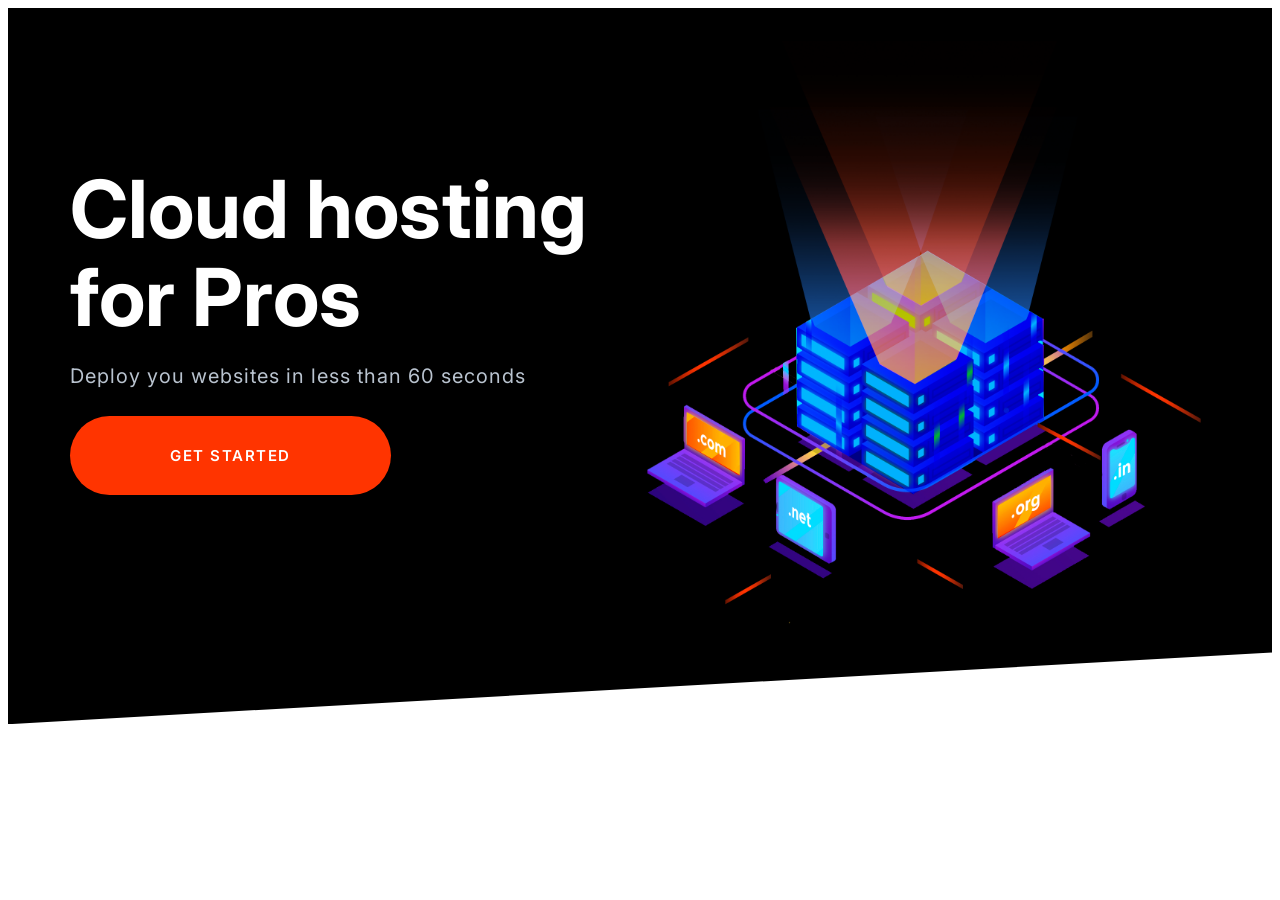
==== index.html @ 922a2aa6 "Create Hero Element" ====
<!DOCTYPE html>
<html lang="en">
  <head>
    <meta charset="UTF-8" />
    <meta name="viewport" content="width=device-width, initial-scale=1.0" />
    <title>Document</title>
    <link rel="preconnect" href="https://fonts.googleapis.com" />
    <link rel="preconnect" href="https://fonts.gstatic.com" crossorigin />
    <link
      href="https://fonts.googleapis.com/css2?family=Inter:wght@100..900&display=swap"
      rel="stylesheet"
    />
    <link rel="stylesheet" href="css/normalize.css" />
    <link rel="stylesheet" href="css/style.css" />
  </head>
  <body>
    <section class="block block--dark block--skewed-left hero">
      <div class="container grid grid--1x2">
        <header class="block__header hero__content">
          <h1 class="block__heading">Cloud hosting for Pros</h1>
          <p class="hero__tagline">
            Deploy you websites in less than 60 seconds
          </p>
          <a class="btn btn--accent btn--stretched">Get Started</a>
        </header>
        <img class="hero__image" src="images/banner.png" alt="" />
      </div>
    </section>
    <script src="main.js"></script>
  </body>
</html>
---- css/style.css ----
:root {
  --color-primary: #2584ff;
  --color-secondary: #00d9ff;
  --color-accent: #ff3400;
  --color-headings: #1b0760;
  --color-body: #918ca4;
  --volor-body-darker: #5c5577;
  --color-border: #ccc;
  --border-radius: 30px;
}
/* Typography */
html {
  font-size: 62.5%;
}

body {
  font-family: Inter, Arial;
  font-size: 2.4rem;
  line-height: 1.5;
  color: var(--color-body);
}

h1,
h2,
h3 {
  color: var(--color-headings);
  margin-bottom: 1rem;
  line-height: 1.1;
}

h1 {
  font-size: 7rem;
}

h2 {
  font-size: 4rem;
}

h3 {
  font-size: 3rem;
}
p {
  margin-top: 0;
}

@media screen and (min-width: 1024px) {
  body {
    font-size: 1.8rem;
  }
  h1 {
    font-size: 8rem;
  }

  h2 {
    font-size: 4rem;
  }

  h3 {
    font-size: 2.4rem;
  }
}

/* Links */
a {
  text-decoration: none;
}
.arrow-link {
  color: var(--color-accent);
  font-size: 2rem;
  font-weight: bold;
  text-transform: uppercase;
}
.arrow-link::after {
  content: "-->";
  margin-left: 5px;
  transition: margin 0.15s;
}
.arrow-link:hover::after {
  margin-left: 10px;
}

@media screen and (min-width: 1024px) {
  .arrow-link {
    font-size: 1.3rem;
  }
}

/* Badges */

.badge {
  border-radius: 20px;
  font-weight: 600;
  padding: 0.5rem 2rem;
  white-space: nowrap;
  font-size: 2rem;
}
.badge--primary {
  background: var(--color-primary);
}
.badge--secondary {
  background: var(--color-secondary);
}
.badge--small {
  font-size: 1.6rem;
  padding: 0.5rem 1.5rem;
}

@media screen and (min-width: 1024px) {
  .badge {
    font-size: 1.5rem;
  }
  .badge--small {
    font-size: 1.2rem;
  }
}

/* Lists */

.list {
  list-style: none;
  padding-left: 0;
  color: var(--color-headings);
}
.list--inline .list__item {
  display: inline-block;
}

.list--tick {
  list-style-image: url(../images/tick.svg);
  padding-left: 3rem;
}
.list--inline .list--tick {
  padding-left: 0.5rem;
  margin-bottom: 1rem;
}
@media screen and (min-width: 1024px) {
  .list--tick .list-item {
    padding-left: 0rem;
  }
}

/* Icons */

.icon {
  height: 40px;
  width: 40px;
}
.icon--small {
  width: 30px;
  height: 30px;
}
.icon--primary {
  fill: var(--color-primary);
}
.icon--white {
  fill: #fff;
}
.icon-container {
  background: #f3f9fa;
  height: 64px;
  width: 64px;
  border-radius: 100%;
  display: inline-flex;
  justify-content: center;
  align-items: center;
}

.icon-container--accent {
  background: var(--color-accent);
}

/* Buttons */

.btn {
  border-radius: 50px;
  border: none;
  font-size: 1.8rem;
  font-weight: 600;
  letter-spacing: 0.15rem;
  text-transform: uppercase;
  padding: 3rem 3rem;
  cursor: pointer;
}
.btn--accent {
  color: #ffffff;
  background: var(--color-accent);
}
.btn--accent:hover {
  background: #ec3000;
}
.btn--little {
  display: inline-block;
  font-size: 1.5rem;
  padding: 2rem;
}
.btn--little:hover {
  background: #ec3000;
}
.btn--outline {
  border: 3px solid var(--color-headings);
  background: none;
  color: var(--color-headings);
}
.btn--stretched {
  padding-left: 10rem;
  padding-right: 10rem;
}
.btn--outline:hover {
  background-color: var(--color-headings);
  color: #ffffff;
}
.btn--primary {
  background-color: var(--color-headings);
  color: #ffffff;
}
.btn--primary:hover {
  background-color: #101073;
}
.btn--call-action {
  font-size: 1.78rem;
  background: var(--color-secondary);
  color: #ffffff;
}
.btn--call-action:hover {
  background-color: #00c8eb;
}

@media screen and (min-width: 1024px) {
  .btn {
    font-size: 1.5rem;
  }
}

/* Input */
.input {
  padding: 1.5rem 3.5rem;
  border: 1px solid var(--color-border);
  border-radius: var(--border-radius);
  outline: 0;
  color: var(--color-headings);
  font-size: 2rem;
}
::placeholder {
  color: #cdcbd7;
}

.input-group {
  border: 1px solid var(--color-border);
  border-radius: var(--border-radius);
  display: flex;
}
.input-group .input {
  border: 0;
  flex-grow: 1;
}
.input-group .btn {
  margin: 4px;
}

@media screen and (min-width: 1024px) {
  .input {
    font-size: 1.5rem;
  }
}

/* Cards */
.card {
  border-radius: 7px;
  box-shadow: 0 0 20px 10px #f3f3f3;
}
.card__header,
.card__body {
  padding: 2rem 3rem;
}

.card--primary .card__header {
  background: var(--color-primary);
  color: #ffffff;
  overflow: hidden;
}
.card--secondary .card__header {
  background: var(--color-secondary);
  color: #ffffff;
  overflow: hidden;
}

/* Plans */

.plan__name {
  color: #fff;
  margin: 0;
  font-size: 2.4rem;
  font-weight: 500;
}
.plan__price {
  font-size: 6rem;
}
.plan__biling-cicle {
  font-size: 2.4rem;
  opacity: 0.8;
  font-weight: 300;
  text-transform: lowercase;
  margin-right: 1rem;
}
.plan__description {
  font-size: 2rem;
  font-weight: 400;
  letter-spacing: 0.5px;
  display: block;
}
.card--secondary .badge--small {
  background-color: #00c8eb;
}
.card__body .list {
  font-size: 2.4rem;
  color: var(--color-headings);
  font-weight: 500px;
}
.plan .list__item {
  margin-bottom: 2rem;
}
.plan--popular .card__header {
  position: relative;
}
.plan--popular .card__header::before {
  content: url(../images/popular.svg);
  width: 40px;
  display: inline-block;
  position: absolute;
  top: -6px;
  right: 5%;
}

@media screen and (min-width: 1024px) {
  .plan__name {
    font-size: 1.4rem;
  }
  .plan__price {
    font-size: 5rem;
  }
  .plan__biling-cicle {
    font-size: 1.6rem;
  }
  .plan__descriptipon {
    font-size: 1.7rem;
  }
}

/* Media elements */
.media {
  display: flex;
}

.media__title {
  margin-top: 0;
}
.media__image {
  margin-top: 1.2rem;
  margin-right: 2.5rem;
}

/* Quotes */

.quote {
  font-size: 3rem;
  color: var(--volor-body-darker);
  font-style: italic;
  line-height: 1.3;
}
.quote__text::before {
  content: open-quote;
}
.quote__text::after {
  content: close-quote;
}
.quote__author-name {
  font-size: 3rem;
  font-family: Montserrat, Arial, Helvetica, sans-serif;
  font-style: normal;
  margin-bottom: 0;
}
.quote__company {
  font-size: 2rem;
  font-style: normal;
  color: var(--color-headings);
  opacity: 0.4;
}
.quote__line {
  position: relative;
  bottom: 10px;
}

@media screen and (min-width: 1024px) {
  .quote {
    font-size: 2rem;
  }
  .quote__author-name {
    font-size: 2.4rem;
  }
  .quote__company {
    font-size: 1.6rem;
  }
}

/* Grid component */

.grid {
  display: grid;
}
.grid--1x2 {
  grid-template-columns: repeat(1, 1fr);
}

@media screen and (min-width: 768px) {
  .grid--1x2 {
    grid-template-columns: repeat(2, 1fr);
  }
}

/* Testimonials */

.testimonial {
  padding: 3rem;
}
.testimonial__image {
  position: relative;
}

.testimonial__image > img {
  width: 100%;
}
.testimonial__image > .icon-container {
  position: absolute;
  top: 3rem;
  right: -32px;
}

@media screen and (min-width: 768px) {
  .testimonial .quote-text,
  .testimonial .quote__author-name {
    font-size: 2.4rem;
  }
  .testimonial .quote {
    margin-left: 6rem;
  }
}

/* Call-out */
.callout {
  border-radius: 7px;
  padding: 4rem;
}
.callout--primary {
  background-color: var(--color-primary);
  color: #fff;
}
.callout__heading {
  color: #fff;
  margin-top: 0;
  font-size: 4rem;
}
.callout .btn {
  justify-self: center;
  align-self: center;
}
.callout__content {
  text-align: center;
}

@media screen and (min-width: 768px) {
  .callout .grid--col-2 {
    grid-template-columns: 1fr auto;
  }
  .callout__content {
    text-align: left;
  }

  .callout .btn {
    justify-self: start;
    margin: 0 4rem;
  }
}

/* Collapsibles */

.collapsible__header {
  display: flex;
  justify-content: space-between;
}
.collapsible__heading {
  margin-top: 0;
  font-size: 3rem;
}
.collapsible__chevron {
  transform: rotate(-90deg);
}
.collapsible__content {
  max-height: 0rem;
  overflow: hidden;
  transition: all 0.3s;
  opacity: 0;
}
.collapsible--expanded .collapsible__chevron {
  transform: rotate(0deg);
}
.collapsible--expanded .collapsible__content {
  max-height: 100vh;
  opacity: 1;
}

/* Blocks */

.block {
  --padding-vertical: 6rem;
  padding: var(--padding-vertical) 2rem;
}

.block__header {
  text-align: center;
}

.block__heading {
  margin-top: 0;
}

.block--dark {
  background: #000;
  color: #7b858b;
}

.block--dark .block__heading {
  color: #fff;
}

.block--skewed-right {
  padding-bottom: calc(var(--padding-vertical) + 4rem);
  clip-path: polygon(0% 0%, 100% 0%, 100% 100%, 0% 80%);
}

.block--skewed-left {
  padding-bottom: calc(var(--padding-vertical) + 4rem);
  clip-path: polygon(0% 0%, 100% 0%, 100% 80%, 0% 100%);
}

.container {
  max-width: 1140px;
  margin: 0 auto;
}

/* Navigation Bar */
.nav {
  background: #000;
  display: flex;
  justify-content: space-between;
  flex-wrap: wrap;
  padding: 0 1rem;
  align-items: center;
}

.nav__list {
  width: 100%;
  margin: 0;
}

.nav__item {
  padding: 0.5rem 2rem;
  border-bottom: 1px solid #222;
}

.nav__item > a {
  color: #d2d0db;
  transition: color 0.3s;
}

.nav__item > a:hover {
  color: #fff;
}

.nav__toggler {
  opacity: 0.5;
  transition: box-shadow 0.15s;
  cursor: pointer;
}

.nav.collapsible--expanded .nav__toggler {
  opacity: 1;
  box-shadow: 0 0 0 3px #666;
  border-radius: 5px;
}

.nav__brand {
  transform: translateY(5px);
}

@media screen and (min-width: 768px) {
  .nav__toggler {
    display: none;
  }

  .nav__list {
    width: auto;
    display: flex;
    font-size: 1.6rem;
    max-height: 100%;
    opacity: 1;
  }

  .nav__item {
    border: 0;
  }
}

/* Hero */
.hero {
  clip-path: polygon(0% 0%, 100% 0%, 100% 90%, 0% 100%);
}

.hero__tagline {
  font-size: 2rem;
  color: #b9c3cf;
  letter-spacing: 1px;
  margin: 2rem 0 5rem;
}
.hero__image {
  width: 100%;
}

@media screen and (min-width: 768px) {
  .hero {
    padding-top: 0;
  }
  .hero__content {
    text-align: left;
    align-self: center;
  }
}
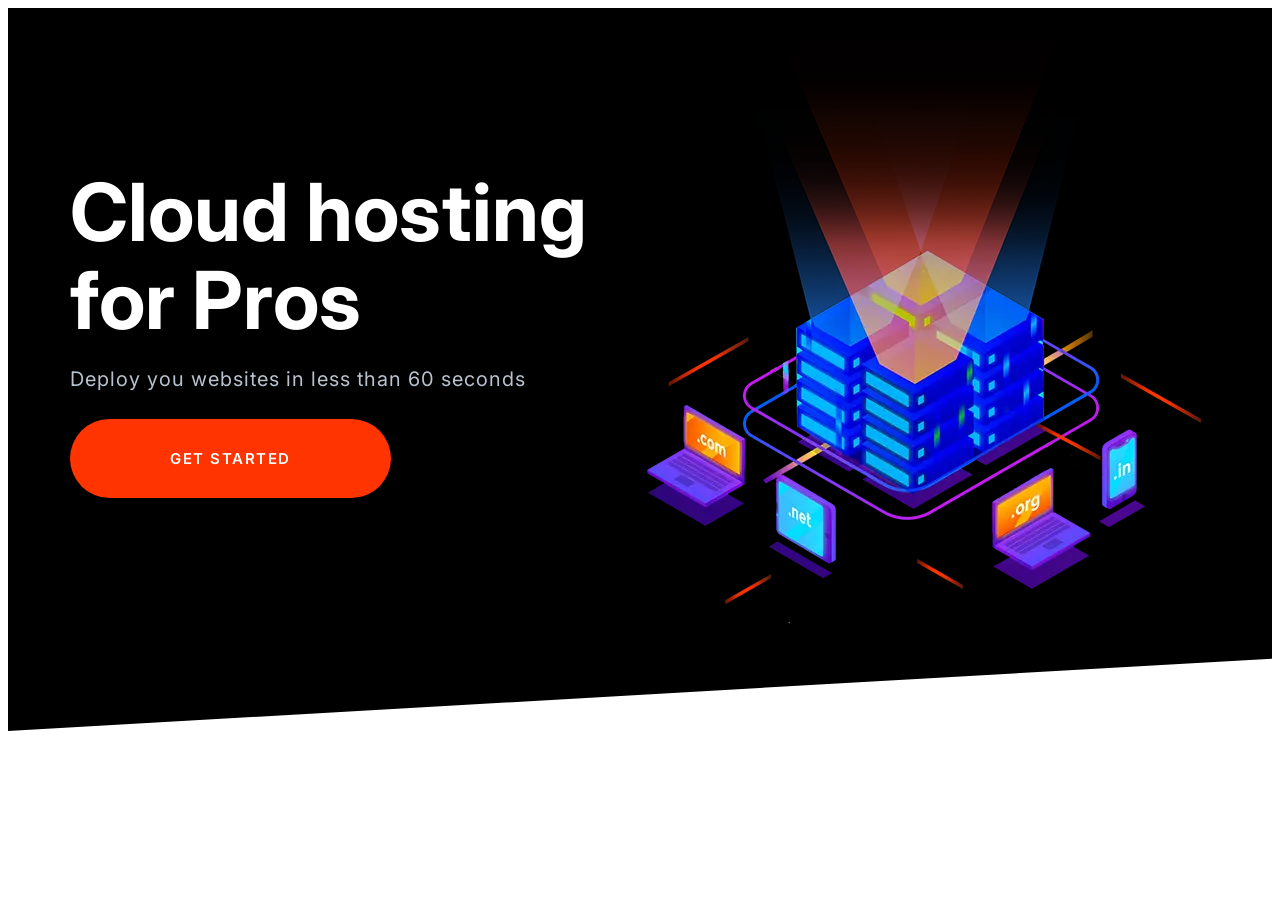
==== commit 05e5e424: "Optimizate the images" ====
--- a/index.html
+++ b/index.html
@@ -23,7 +23,17 @@
           </p>
           <a class="btn btn--accent btn--stretched">Get Started</a>
         </header>
-        <img class="hero__image" src="images/banner.png" alt="" />
+        <picture>
+          <source
+            type="image/webp"
+            srcset="images/banner.webp 1x, images/banner@2x.webp 2x"
+          />
+          <source
+            type="image/png"
+            srcset="images/banner.png 1x, images/banner@2x.png 2x"
+          />
+          <img class="hero__image" src="images/banner.png" alt=""
+        </picture>
       </div>
     </section>
     <script src="main.js"></script>
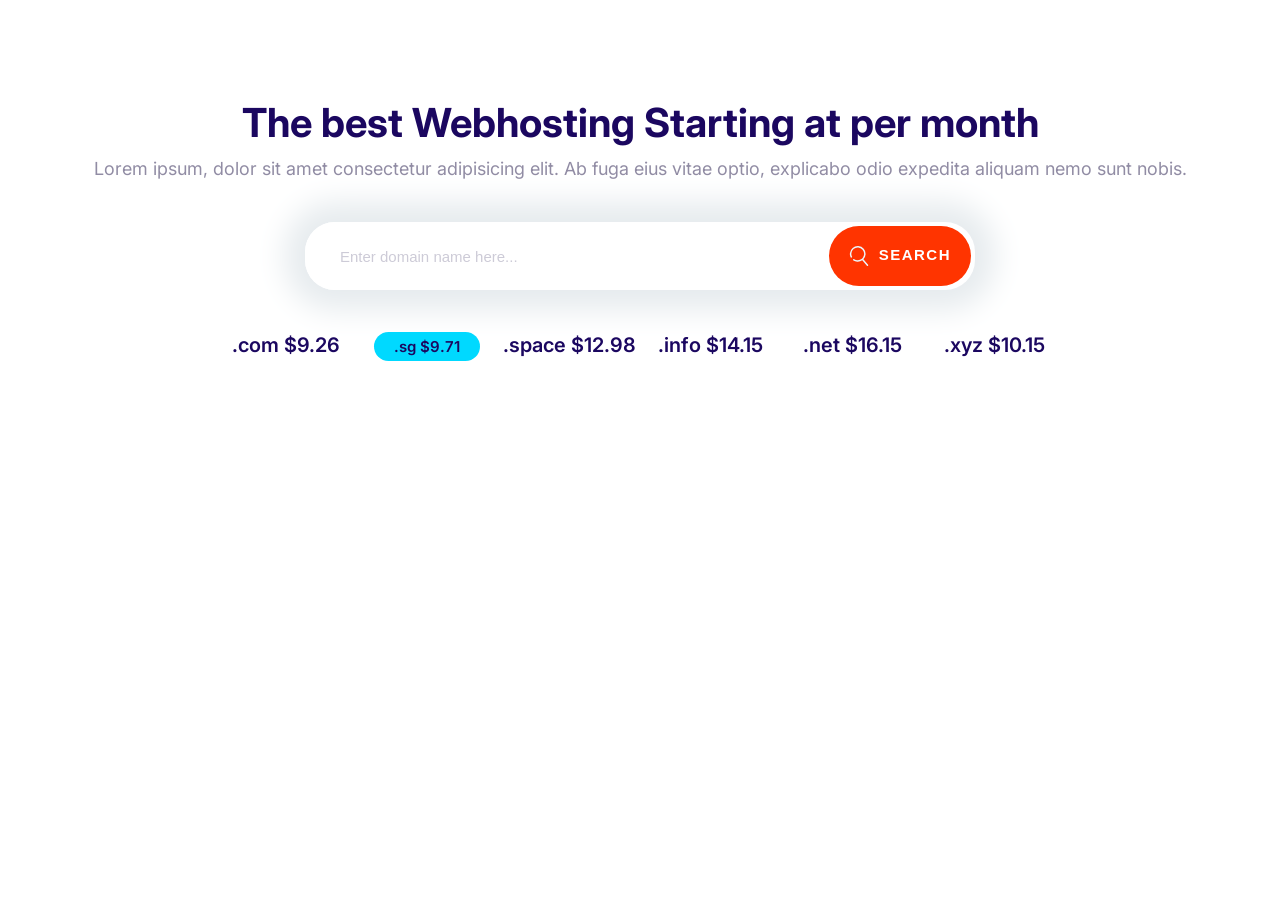
==== commit 57a6c5c1: "Create domain block" ====
--- a/index.html
+++ b/index.html
@@ -14,27 +14,34 @@
     <link rel="stylesheet" href="css/style.css" />
   </head>
   <body>
-    <section class="block block--dark block--skewed-left hero">
-      <div class="container grid grid--1x2">
-        <header class="block__header hero__content">
-          <h1 class="block__heading">Cloud hosting for Pros</h1>
-          <p class="hero__tagline">
-            Deploy you websites in less than 60 seconds
-          </p>
-          <a class="btn btn--accent btn--stretched">Get Started</a>
-        </header>
-        <picture>
-          <source
-            type="image/webp"
-            srcset="images/banner.webp 1x, images/banner@2x.webp 2x"
-          />
-          <source
-            type="image/png"
-            srcset="images/banner.png 1x, images/banner@2x.png 2x"
-          />
-          <img class="hero__image" src="images/banner.png" alt=""
-        </picture>
+    <section class="block container block-domain">
+      <header class="block__header">
+        <h2>The best Webhosting Starting at per month</h2>
+        <p>
+          Lorem ipsum, dolor sit amet consectetur adipisicing elit. Ab fuga eius
+          vitae optio, explicabo odio expedita aliquam nemo sunt nobis.
+        </p>
+      </header>
+      <div class="input-group">
+        <input
+          type="text"
+          class="input"
+          placeholder="Enter domain name here..."
+        />
+        <button class="btn btn--accent btn--little">
+          <svg class="icon icon--white">
+            <use xlink:href="images/sprite.svg#search"></use></svg
+          >Search
+        </button>
       </div>
+      <ul class="list block-domain__prices">
+        <li>.com $9.26</li>
+        <li><span class="badge badge--secondary">.sg $9.71</span></li>
+        <li>.space $12.98</li>
+        <li>.info $14.15</li>
+        <li>.net $16.15</li>
+        <li>.xyz $10.15</li>
+      </ul>
     </section>
     <script src="main.js"></script>
   </body>
--- a/css/style.css
+++ b/css/style.css
@@ -181,6 +181,12 @@
   padding: 3rem 3rem;
   cursor: pointer;
 }
+.btn .icon {
+  width: 2rem;
+  height: 2rem;
+  margin-right: 1rem;
+  vertical-align: middle;
+}
 .btn--accent {
   color: #ffffff;
   background: var(--color-accent);
@@ -634,3 +640,27 @@
     align-self: center;
   }
 }
+
+/* Domain block */
+.block-domain .input-group {
+  box-shadow: 0 0 30px 20px #e6ebee;
+  border: 0;
+  margin: 4rem auto;
+  max-width: 670px;
+}
+.block-domain__prices {
+  display: grid;
+  grid-template-rows: repeat(2, 6rem);
+  grid-template-columns: repeat(3, 1fr);
+  font-size: 2rem;
+  font-weight: 600;
+  justify-items: center;
+  max-width: 85rem;
+  margin: 0 auto;
+}
+
+@media screen and (min-width: 768px) {
+  .block-domain__prices {
+    grid-template-columns: repeat(auto-fit, minmax(10rem, 1fr));
+  }
+}
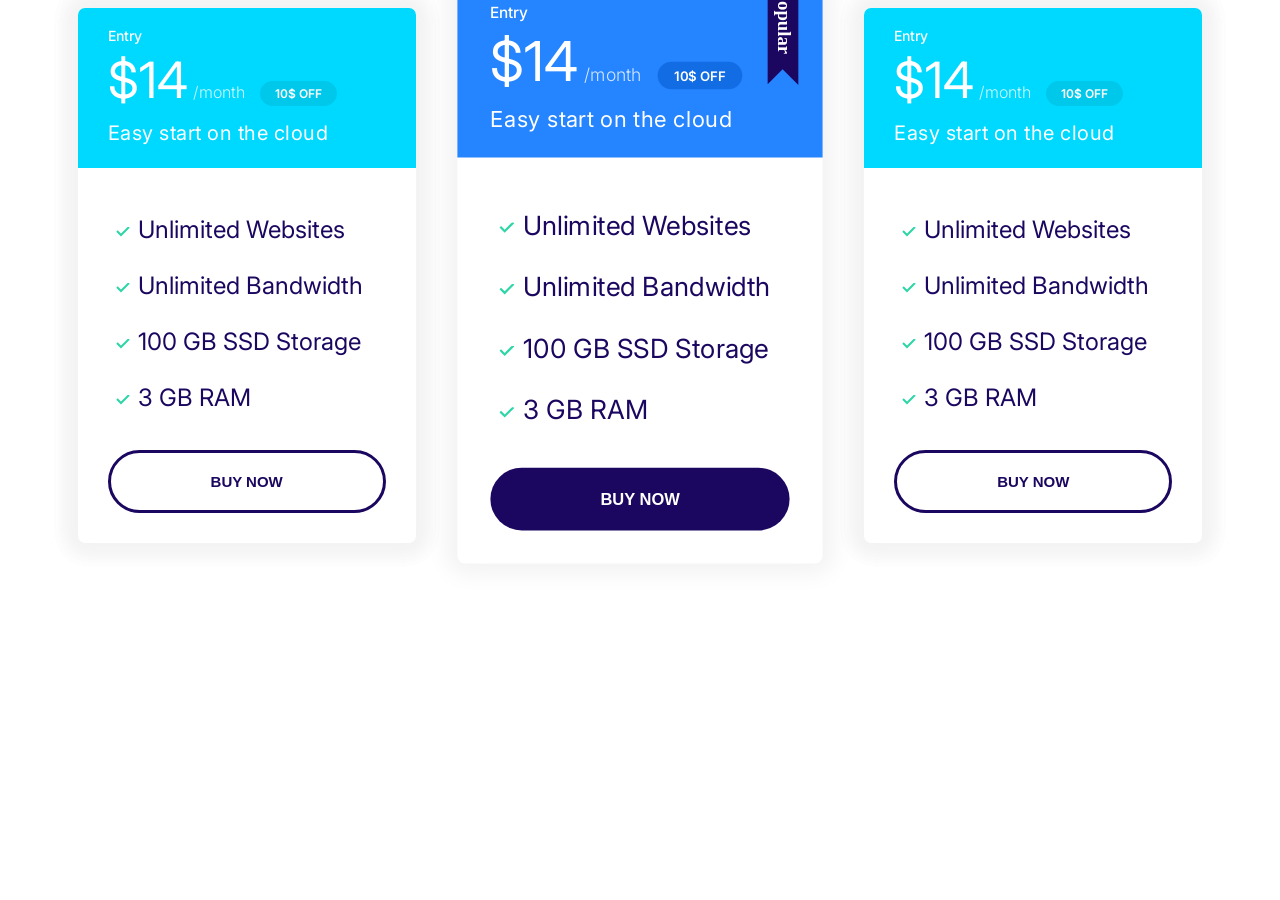
==== commit 91cad8be: "Create Plan Block" ====
--- a/index.html
+++ b/index.html
@@ -14,34 +14,69 @@
     <link rel="stylesheet" href="css/style.css" />
   </head>
   <body>
-    <section class="block container block-domain">
-      <header class="block__header">
-        <h2>The best Webhosting Starting at per month</h2>
-        <p>
-          Lorem ipsum, dolor sit amet consectetur adipisicing elit. Ab fuga eius
-          vitae optio, explicabo odio expedita aliquam nemo sunt nobis.
-        </p>
-      </header>
-      <div class="input-group">
-        <input
-          type="text"
-          class="input"
-          placeholder="Enter domain name here..."
-        />
-        <button class="btn btn--accent btn--little">
-          <svg class="icon icon--white">
-            <use xlink:href="images/sprite.svg#search"></use></svg
-          >Search
-        </button>
+    <section class="container block-plans">
+      <div class="grid grid--1x3">
+        <div class="plan card">
+          <div class="card card--secondary">
+            <header class="card__header">
+              <h3 class="plan__name">Entry</h3>
+              <span class="plan__price">$14</span>
+              <span class="plan__biling-cicle">/Month</span>
+              <span class="badge badge--secondary badge--small">10$ OFF</span>
+              <span class="plan__description">Easy start on the cloud</span>
+            </header>
+            <div class="card__body">
+              <ul class="list list--tick">
+                <li class="list__item">Unlimited Websites</li>
+                <li class="list__item">Unlimited Bandwidth</li>
+                <li class="list__item">100 GB SSD Storage</li>
+                <li class="list__item">3 GB RAM</li>
+              </ul>
+              <button class="btn btn--outline btn--stretched">BUY NOW</button>
+            </div>
+          </div>
+        </div>
+        <div class="plan card">
+          <div class="card card--primary plan--popular">
+            <header class="card__header">
+              <h3 class="plan__name">Entry</h3>
+              <span class="plan__price">$14</span>
+              <span class="plan__biling-cicle">/Month</span>
+              <span class="badge badge--primary badge--small">10$ OFF</span>
+              <span class="plan__description">Easy start on the cloud</span>
+            </header>
+            <div class="card__body">
+              <ul class="list list--tick">
+                <li class="list__item">Unlimited Websites</li>
+                <li class="list__item">Unlimited Bandwidth</li>
+                <li class="list__item">100 GB SSD Storage</li>
+                <li class="list__item">3 GB RAM</li>
+              </ul>
+              <button class="btn btn--primary btn--stretched">BUY NOW</button>
+            </div>
+          </div>
+        </div>
+        <div class="plan card">
+          <div class="card card--secondary">
+            <header class="card__header">
+              <h3 class="plan__name">Entry</h3>
+              <span class="plan__price">$14</span>
+              <span class="plan__biling-cicle">/Month</span>
+              <span class="badge badge--secondary badge--small">10$ OFF</span>
+              <span class="plan__description">Easy start on the cloud</span>
+            </header>
+            <div class="card__body">
+              <ul class="list list--tick">
+                <li class="list__item">Unlimited Websites</li>
+                <li class="list__item">Unlimited Bandwidth</li>
+                <li class="list__item">100 GB SSD Storage</li>
+                <li class="list__item">3 GB RAM</li>
+              </ul>
+              <button class="btn btn--outline btn--stretched">BUY NOW</button>
+            </div>
+          </div>
+        </div>
       </div>
-      <ul class="list block-domain__prices">
-        <li>.com $9.26</li>
-        <li><span class="badge badge--secondary">.sg $9.71</span></li>
-        <li>.space $12.98</li>
-        <li>.info $14.15</li>
-        <li>.net $16.15</li>
-        <li>.xyz $10.15</li>
-      </ul>
     </section>
     <script src="main.js"></script>
   </body>
--- a/css/style.css
+++ b/css/style.css
@@ -172,14 +172,18 @@
 /* Buttons */
 
 .btn {
-  border-radius: 50px;
-  border: none;
+  border-radius: 40px;
+  border: 0;
+  cursor: pointer;
   font-size: 1.8rem;
   font-weight: 600;
-  letter-spacing: 0.15rem;
+  margin: 1rem 0;
+  outline: 0;
+  padding: 2rem 3rem;
+  text-align: center;
   text-transform: uppercase;
-  padding: 3rem 3rem;
-  cursor: pointer;
+  white-space: nowrap;
+  align-items: center;
 }
 .btn .icon {
   width: 2rem;
@@ -277,6 +281,7 @@
 .card__header,
 .card__body {
   padding: 2rem 3rem;
+  border-radius: 7px 7px 0 0;
 }
 
 .card--primary .card__header {
@@ -289,9 +294,20 @@
   color: #ffffff;
   overflow: hidden;
 }
+.card--primary .badge--primary {
+  background-color: #126de4;
+}
 
 /* Plans */
-
+.plan {
+  transition: transform 0.2s ease-out;
+}
+
+.plan:hover {
+  transform: scale(1.05);
+  background: #fff;
+  color: #fff;
+}
 .plan__name {
   color: #fff;
   margin: 0;
@@ -324,6 +340,10 @@
 }
 .plan .list__item {
   margin-bottom: 2rem;
+}
+.plan--popular {
+  transform: scale(1.1);
+  background-color: #fff;
 }
 .plan--popular .card__header {
   position: relative;
@@ -414,12 +434,18 @@
   display: grid;
 }
 .grid--1x2 {
-  grid-template-columns: repeat(1, 1fr);
+  grid-template-columns: repeat(2, 1fr);
+}
+.grid--1x3 {
+  grid-template-columns: repeat(3, minmax(48rem));
 }
 
 @media screen and (min-width: 768px) {
   .grid--1x2 {
     grid-template-columns: repeat(2, 1fr);
+  }
+  .grid--1x3 {
+    grid-template-columns: repeat(3, 1fr);
   }
 }
 
@@ -664,3 +690,11 @@
     grid-template-columns: repeat(auto-fit, minmax(10rem, 1fr));
   }
 }
+/* Block Plans */
+
+.block-plans .grid {
+  gap: 8rem 4rem;
+}
+.block-plans .card {
+  margin: 0 auto;
+}
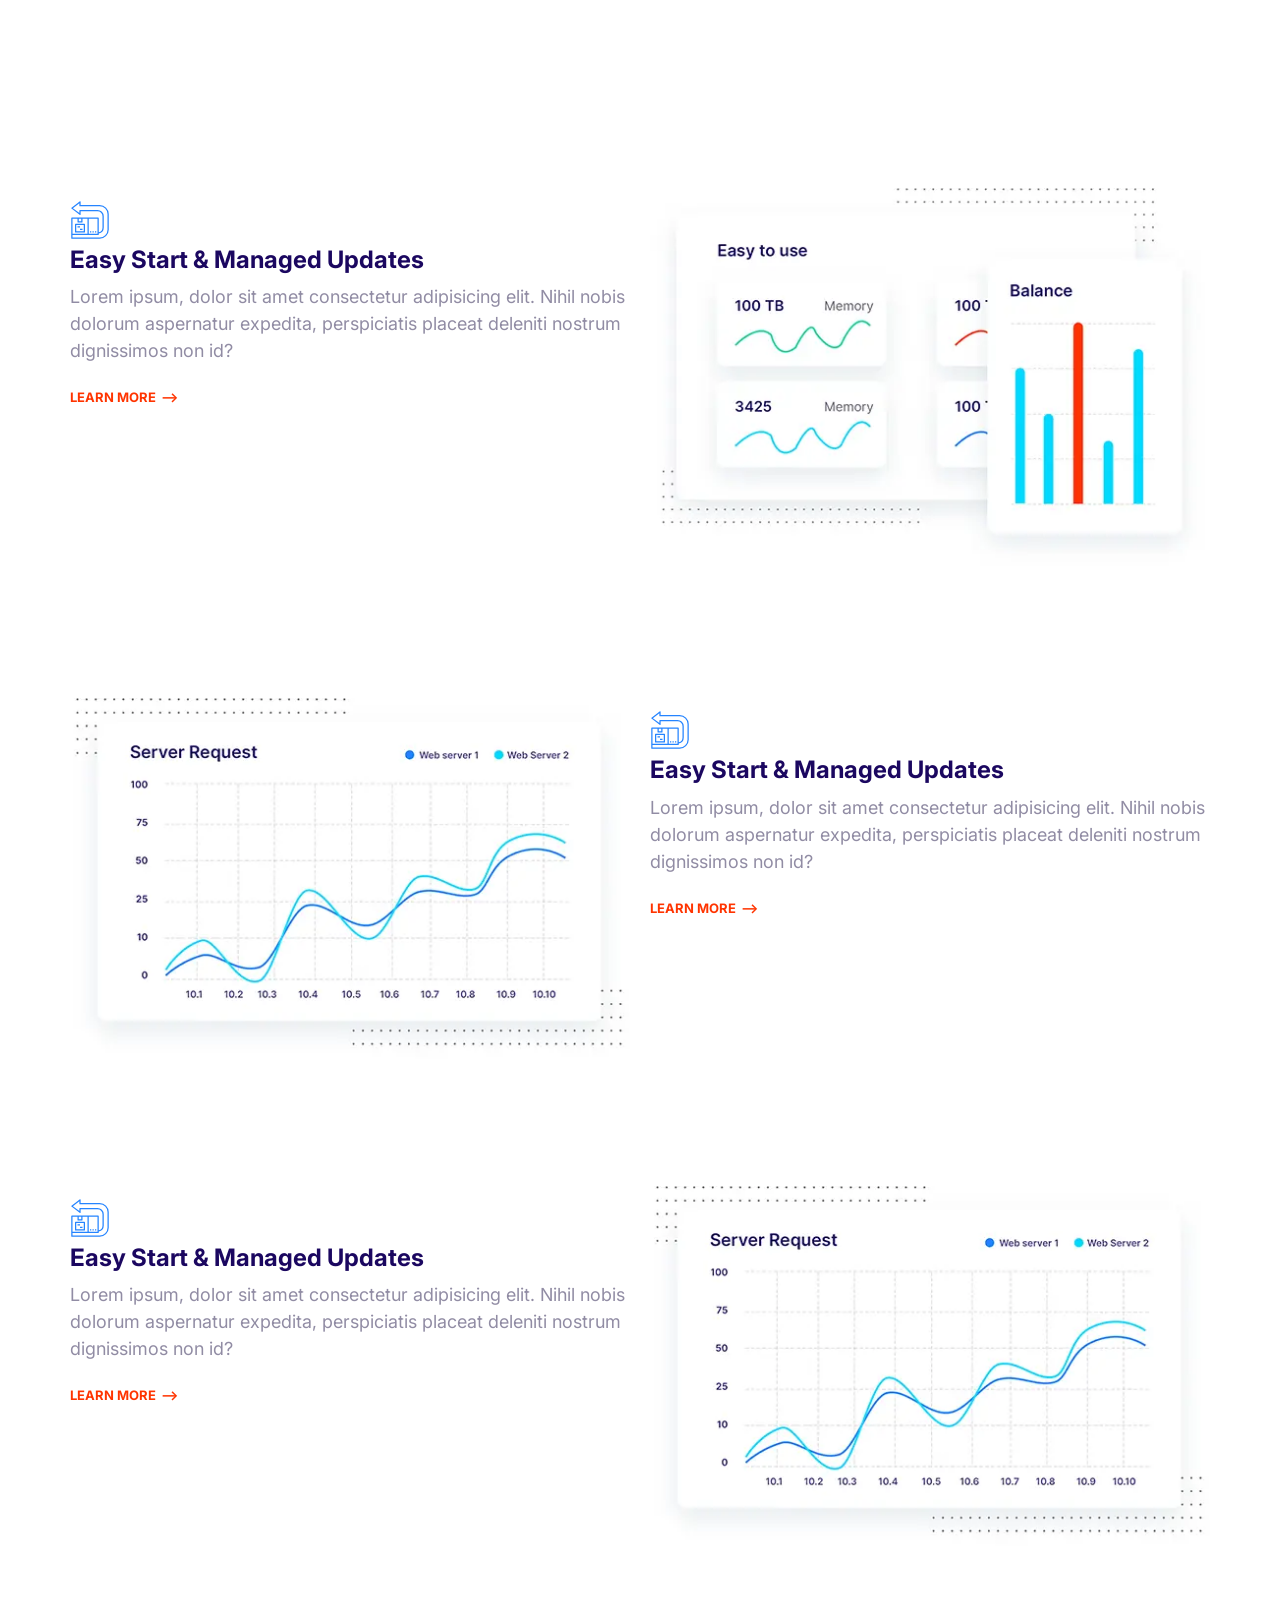
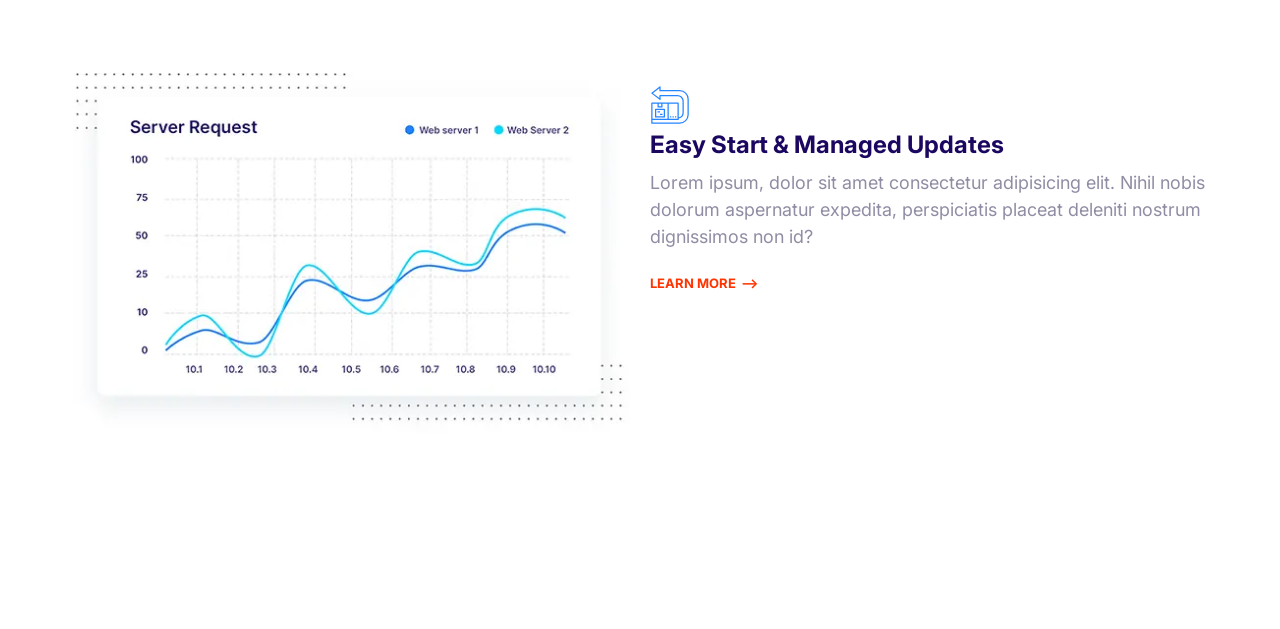
==== commit 63ce7f8a: "Create Feature Block" ====
--- a/index.html
+++ b/index.html
@@ -14,69 +14,131 @@
     <link rel="stylesheet" href="css/style.css" />
   </head>
   <body>
-    <section class="container block-plans">
-      <div class="grid grid--1x3">
-        <div class="plan card">
-          <div class="card card--secondary">
-            <header class="card__header">
-              <h3 class="plan__name">Entry</h3>
-              <span class="plan__price">$14</span>
-              <span class="plan__biling-cicle">/Month</span>
-              <span class="badge badge--secondary badge--small">10$ OFF</span>
-              <span class="plan__description">Easy start on the cloud</span>
-            </header>
-            <div class="card__body">
-              <ul class="list list--tick">
-                <li class="list__item">Unlimited Websites</li>
-                <li class="list__item">Unlimited Bandwidth</li>
-                <li class="list__item">100 GB SSD Storage</li>
-                <li class="list__item">3 GB RAM</li>
-              </ul>
-              <button class="btn btn--outline btn--stretched">BUY NOW</button>
-            </div>
+    <section class="block container">
+      <article class="grid grid--1x2 block-features">
+        <div class="feature__content">
+          <div class="media__image">
+            <svg class="icon icon--primary">
+              <use xlink:href="images/sprite.svg#easy"></use>
+            </svg>
           </div>
+          <div class="media__body">
+            <h3 class="media__title">Easy Start & Managed Updates</h3>
+            <p>
+              Lorem ipsum, dolor sit amet consectetur adipisicing elit. Nihil
+              nobis dolorum aspernatur expedita, perspiciatis placeat deleniti
+              nostrum dignissimos non id?
+            </p>
+          </div>
+          <a href="" class="arrow-link">Learn more</a>
         </div>
-        <div class="plan card">
-          <div class="card card--primary plan--popular">
-            <header class="card__header">
-              <h3 class="plan__name">Entry</h3>
-              <span class="plan__price">$14</span>
-              <span class="plan__biling-cicle">/Month</span>
-              <span class="badge badge--primary badge--small">10$ OFF</span>
-              <span class="plan__description">Easy start on the cloud</span>
-            </header>
-            <div class="card__body">
-              <ul class="list list--tick">
-                <li class="list__item">Unlimited Websites</li>
-                <li class="list__item">Unlimited Bandwidth</li>
-                <li class="list__item">100 GB SSD Storage</li>
-                <li class="list__item">3 GB RAM</li>
-              </ul>
-              <button class="btn btn--primary btn--stretched">BUY NOW</button>
-            </div>
+        <div>
+          <picture>
+            <source
+              type="image/webp"
+              srcset="images/easy.webp 1x, images/easy@2x.webp 2x"
+            />
+            <source
+              type="image/png"
+              srcset="images/easy.png 1x, images/easy@2x.png 2x"
+            />
+            <img class="hero__image" src="images/banner.png" alt=""
+          </picture>
+        </div>
+      </article>
+      <article class="grid grid--1x2 block-features">
+        <div class="feature__content">
+          <div class="media__image">
+            <svg class="icon icon--primary">
+              <use xlink:href="images/sprite.svg#easy"></use>
+            </svg>
           </div>
+          <div class="media__body">
+            <h3 class="media__title">Easy Start & Managed Updates</h3>
+            <p>
+              Lorem ipsum, dolor sit amet consectetur adipisicing elit. Nihil
+              nobis dolorum aspernatur expedita, perspiciatis placeat deleniti
+              nostrum dignissimos non id?
+            </p>
+          </div>
+          <a href="" class="arrow-link">Learn more</a>
         </div>
-        <div class="plan card">
-          <div class="card card--secondary">
-            <header class="card__header">
-              <h3 class="plan__name">Entry</h3>
-              <span class="plan__price">$14</span>
-              <span class="plan__biling-cicle">/Month</span>
-              <span class="badge badge--secondary badge--small">10$ OFF</span>
-              <span class="plan__description">Easy start on the cloud</span>
-            </header>
-            <div class="card__body">
-              <ul class="list list--tick">
-                <li class="list__item">Unlimited Websites</li>
-                <li class="list__item">Unlimited Bandwidth</li>
-                <li class="list__item">100 GB SSD Storage</li>
-                <li class="list__item">3 GB RAM</li>
-              </ul>
-              <button class="btn btn--outline btn--stretched">BUY NOW</button>
-            </div>
+        <div>
+          <picture>
+            <source
+              type="image/webp"
+              srcset="images/fast.webp 1x, images/fast@2x.webp 2x"
+            />
+            <source
+              type="image/png"
+              srcset="images/fast.png 1x, images/fast@2x.png 2x"
+            />
+            <img class="hero__image" src="images/fast.png" alt=""
+          </picture>
+        </div>
+      </article>
+      <article class="grid grid--1x2 block-features">
+        <div class="feature__content">
+          <div class="media__image">
+            <svg class="icon icon--primary">
+              <use xlink:href="images/sprite.svg#easy"></use>
+            </svg>
           </div>
+          <div class="media__body">
+            <h3 class="media__title">Easy Start & Managed Updates</h3>
+            <p>
+              Lorem ipsum, dolor sit amet consectetur adipisicing elit. Nihil
+              nobis dolorum aspernatur expedita, perspiciatis placeat deleniti
+              nostrum dignissimos non id?
+            </p>
+          </div>
+          <a href="" class="arrow-link">Learn more</a>
         </div>
-      </div>
+        <div>
+          <picture>
+            <source
+              type="image/webp"
+              srcset="images/fast.webp 1x, images/fast@2x.webp 2x"
+            />
+            <source
+              type="image/png"
+              srcset="images/fast.png 1x, images/fast@2x.png 2x"
+            />
+            <img class="hero__image" src="images/fast.png" alt=""
+          </picture>
+        </div>
+      </article>
+      <article class="grid grid--1x2 block-features">
+        <div class="feature__content">
+          <div class="media__image">
+            <svg class="icon icon--primary">
+              <use xlink:href="images/sprite.svg#easy"></use>
+            </svg>
+          </div>
+          <div class="media__body">
+            <h3 class="media__title">Easy Start & Managed Updates</h3>
+            <p>
+              Lorem ipsum, dolor sit amet consectetur adipisicing elit. Nihil
+              nobis dolorum aspernatur expedita, perspiciatis placeat deleniti
+              nostrum dignissimos non id?
+            </p>
+          </div>
+          <a href="" class="arrow-link">Learn more</a>
+        </div>
+        <div>
+          <picture>
+            <source
+              type="image/webp"
+              srcset="images/fast.webp 1x, images/fast@2x.webp 2x"
+            />
+            <source
+              type="image/png"
+              srcset="images/fast.png 1x, images/fast@2x.png 2x"
+            />
+            <img class="hero__image" src="images/fast.png" alt=""
+          </picture>
+        </div>
+      </article>
     </section>
     <script src="main.js"></script>
   </body>
--- a/css/style.css
+++ b/css/style.css
@@ -434,10 +434,10 @@
   display: grid;
 }
 .grid--1x2 {
-  grid-template-columns: repeat(2, 1fr);
+  grid-template-columns: repeat(1, 1fr);
 }
 .grid--1x3 {
-  grid-template-columns: repeat(3, minmax(48rem));
+  grid-template-columns: repeat(1, 1fr);
 }
 
 @media screen and (min-width: 768px) {
@@ -445,7 +445,7 @@
     grid-template-columns: repeat(2, 1fr);
   }
   .grid--1x3 {
-    grid-template-columns: repeat(3, 1fr);
+    grid-template-columns: repeat(3, auto);
   }
 }
 
@@ -694,7 +694,21 @@
 
 .block-plans .grid {
   gap: 8rem 4rem;
+  margin: 12rem 0;
 }
 .block-plans .card {
   margin: 0 auto;
 }
+/* Block Features */
+.block-features {
+  gap: 4rem 2rem;
+  margin: 12rem 0;
+}
+.block-features .img {
+  width: 100%;
+}
+@media screen and (min-width: 768px) {
+}
+.block-features:nth-of-type(even) .feature__content {
+  order: 2;
+}
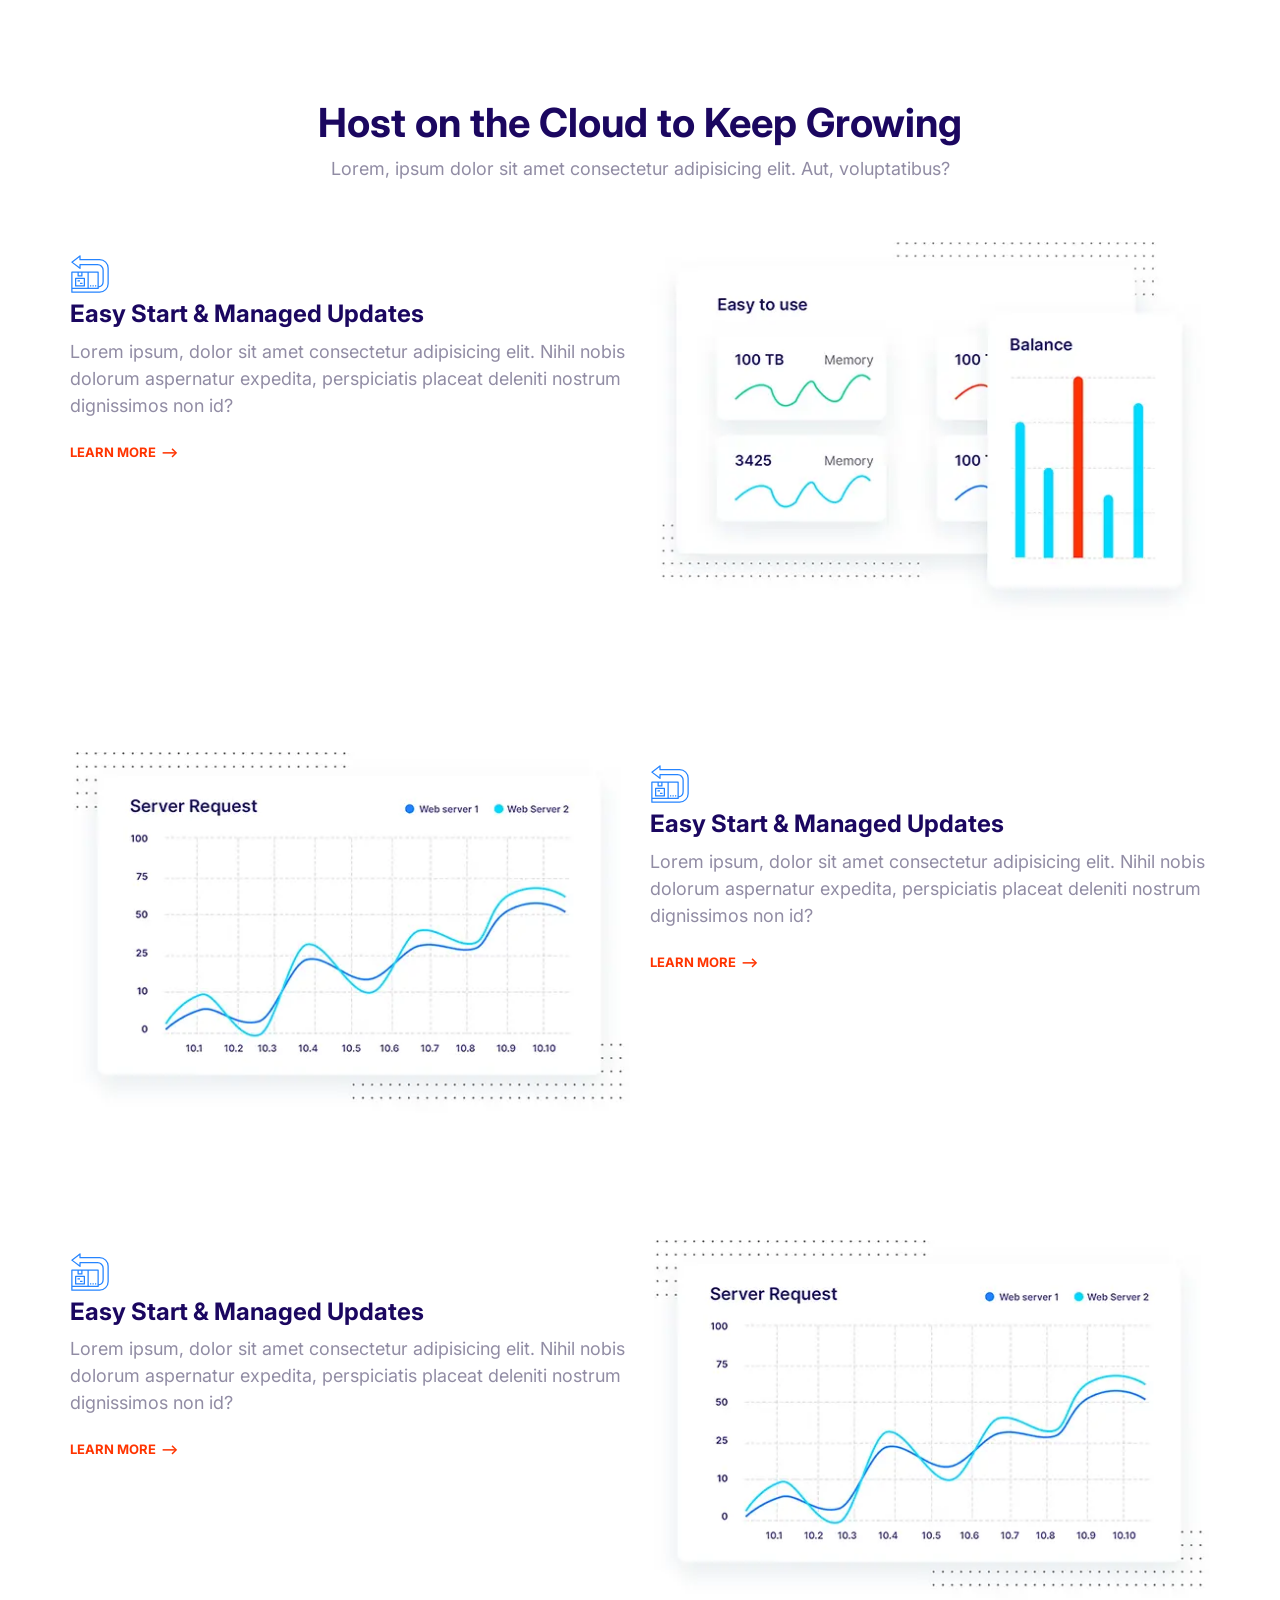
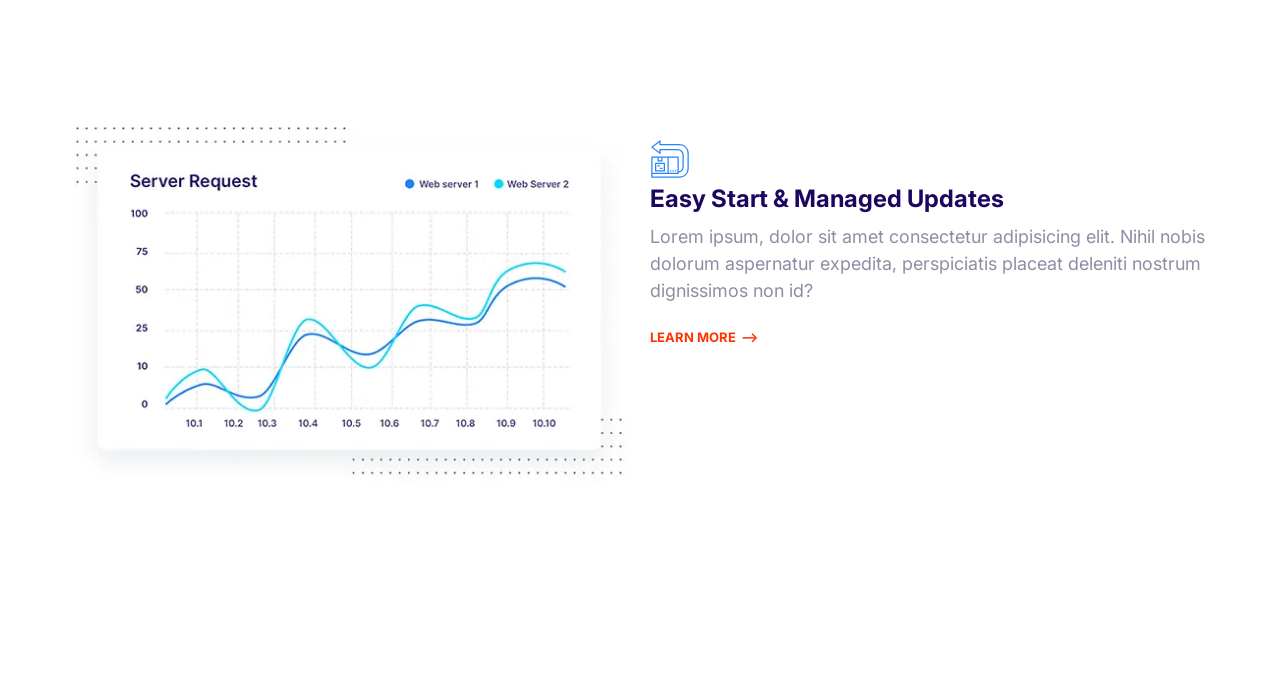
==== commit 884ef588: "Create features block" ====
--- a/index.html
+++ b/index.html
@@ -15,6 +15,13 @@
   </head>
   <body>
     <section class="block container">
+      <header class="block__header">
+        <h2>Host on the Cloud to Keep Growing</h2>
+        <p>
+          Lorem, ipsum dolor sit amet consectetur adipisicing elit. Aut,
+          voluptatibus?
+        </p>
+      </header>
       <article class="grid grid--1x2 block-features">
         <div class="feature__content">
           <div class="media__image">
--- a/css/style.css
+++ b/css/style.css
@@ -704,6 +704,9 @@
   gap: 4rem 2rem;
   margin: 12rem 0;
 }
+.block-features:first-of-type {
+  margin-top: 6rem;
+}
 .block-features .img {
   width: 100%;
 }
@@ -712,3 +715,6 @@
 .block-features:nth-of-type(even) .feature__content {
   order: 2;
 }
+.block__header {
+  text-align: center;
+}
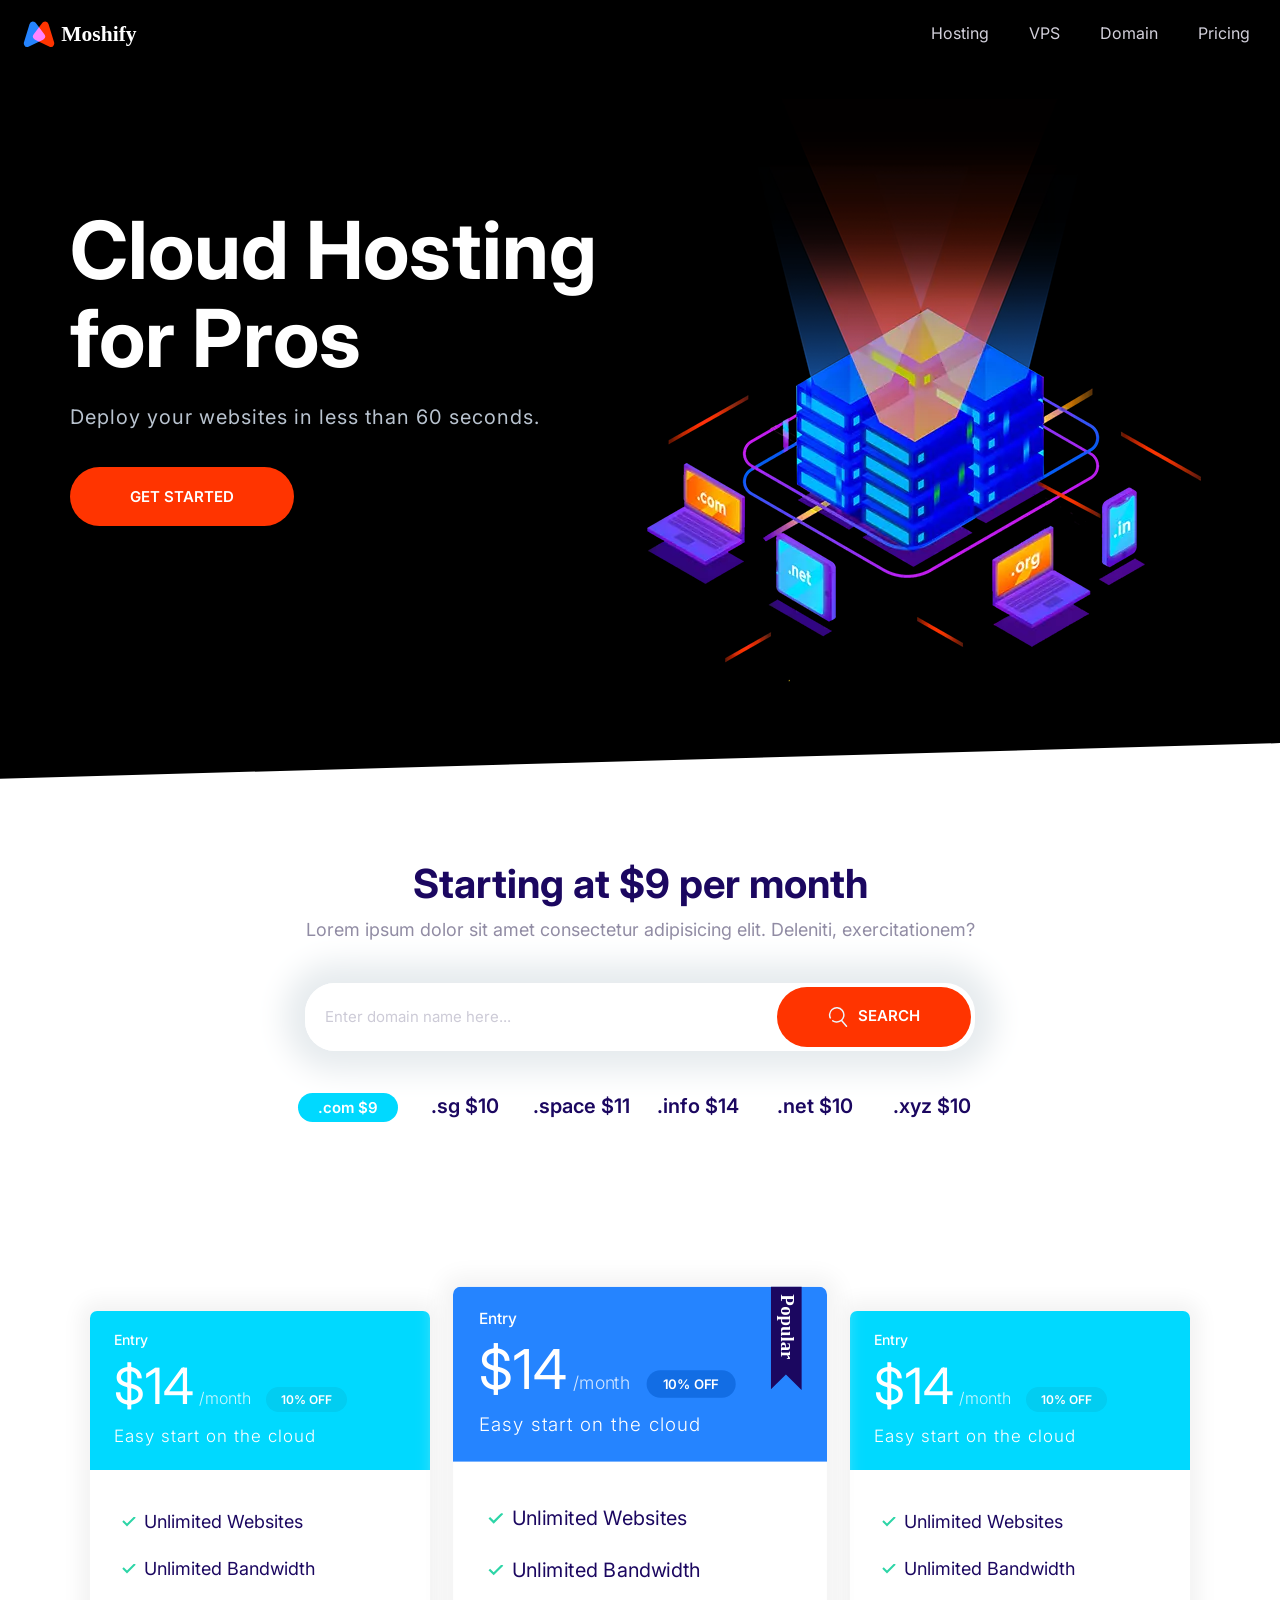
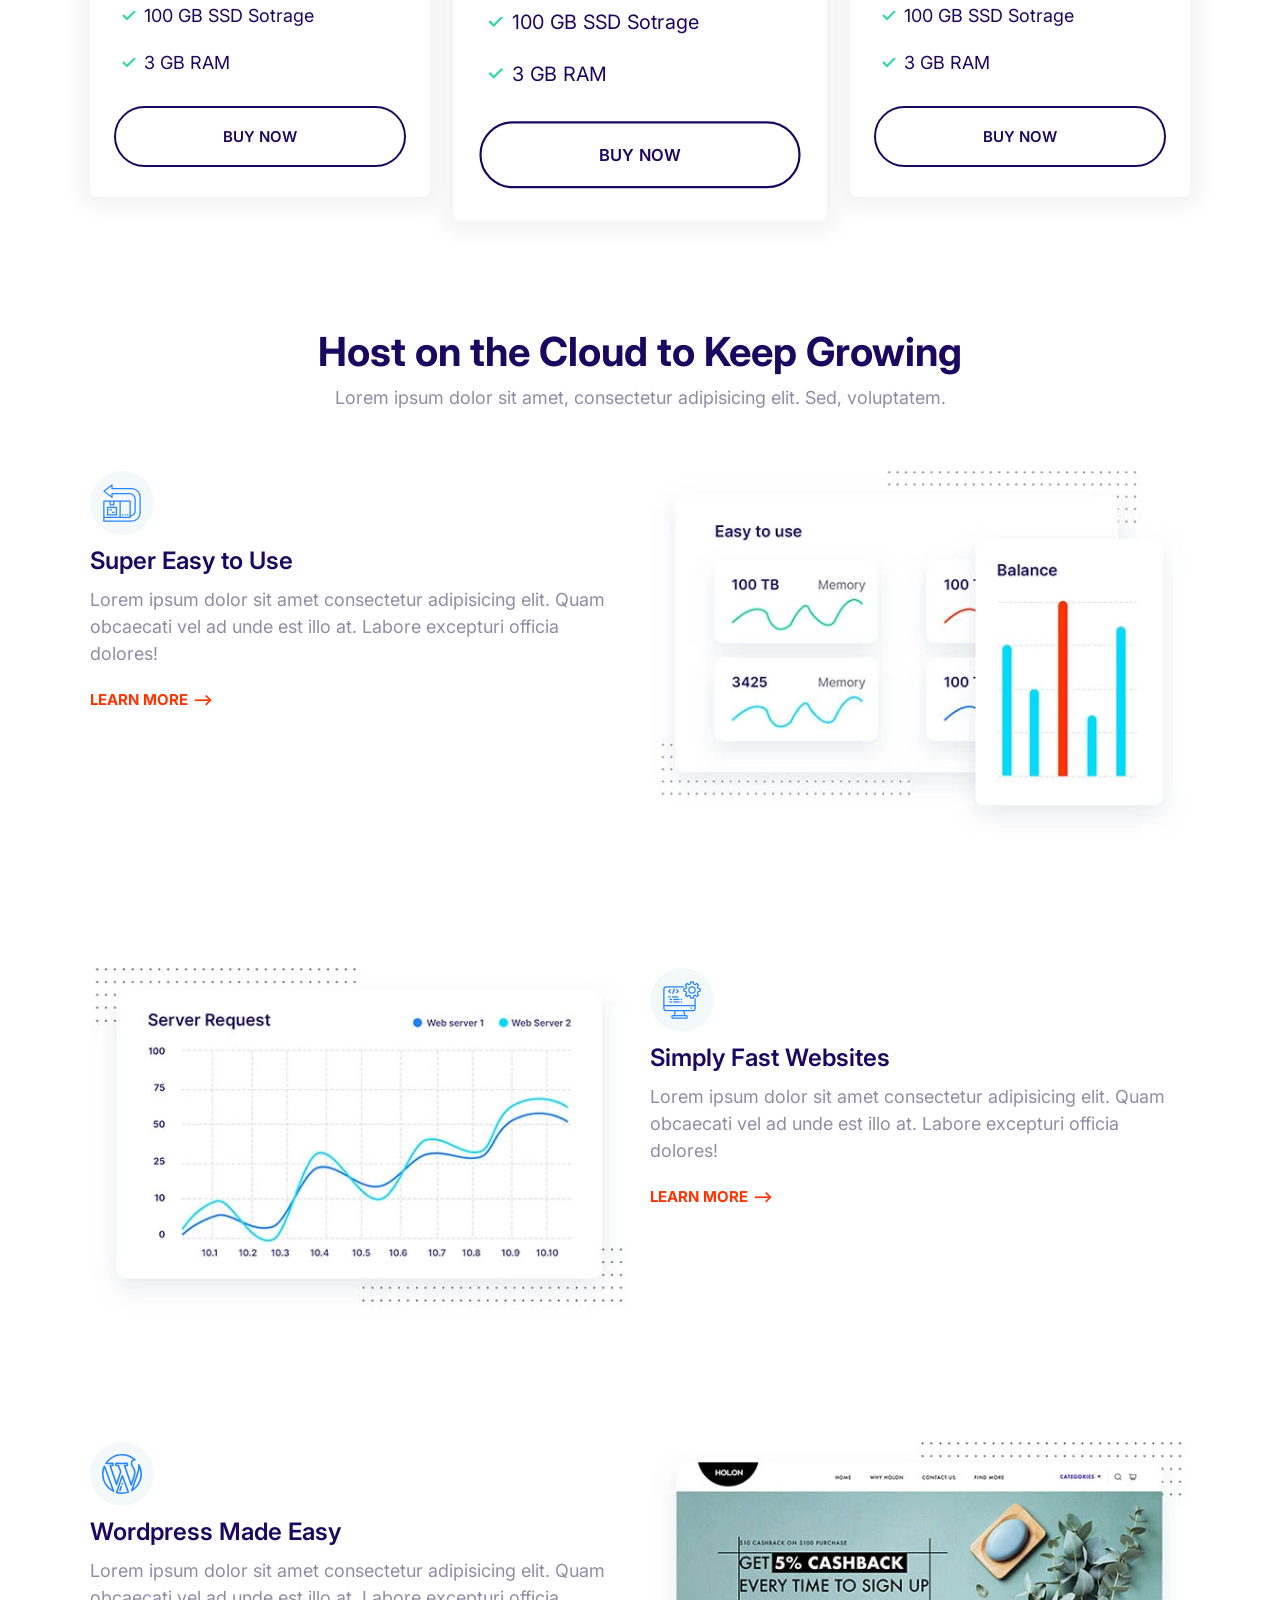
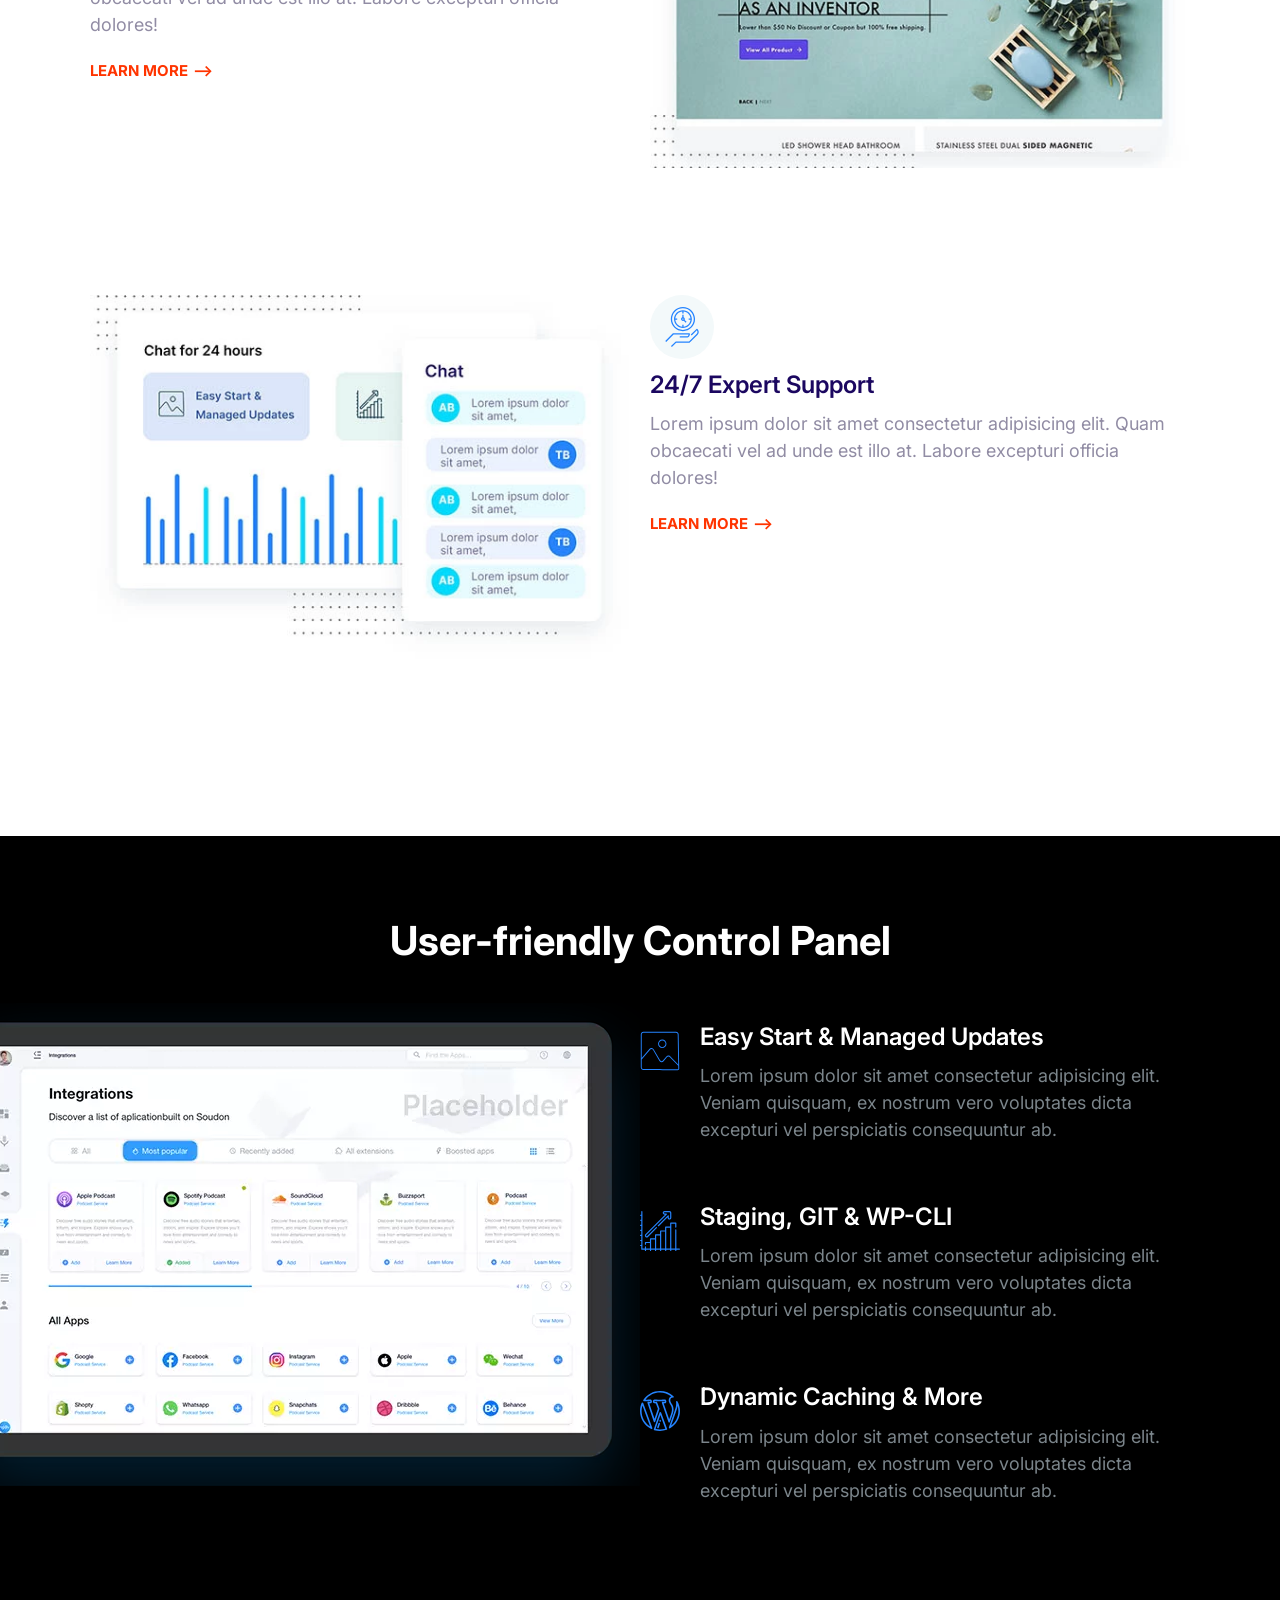
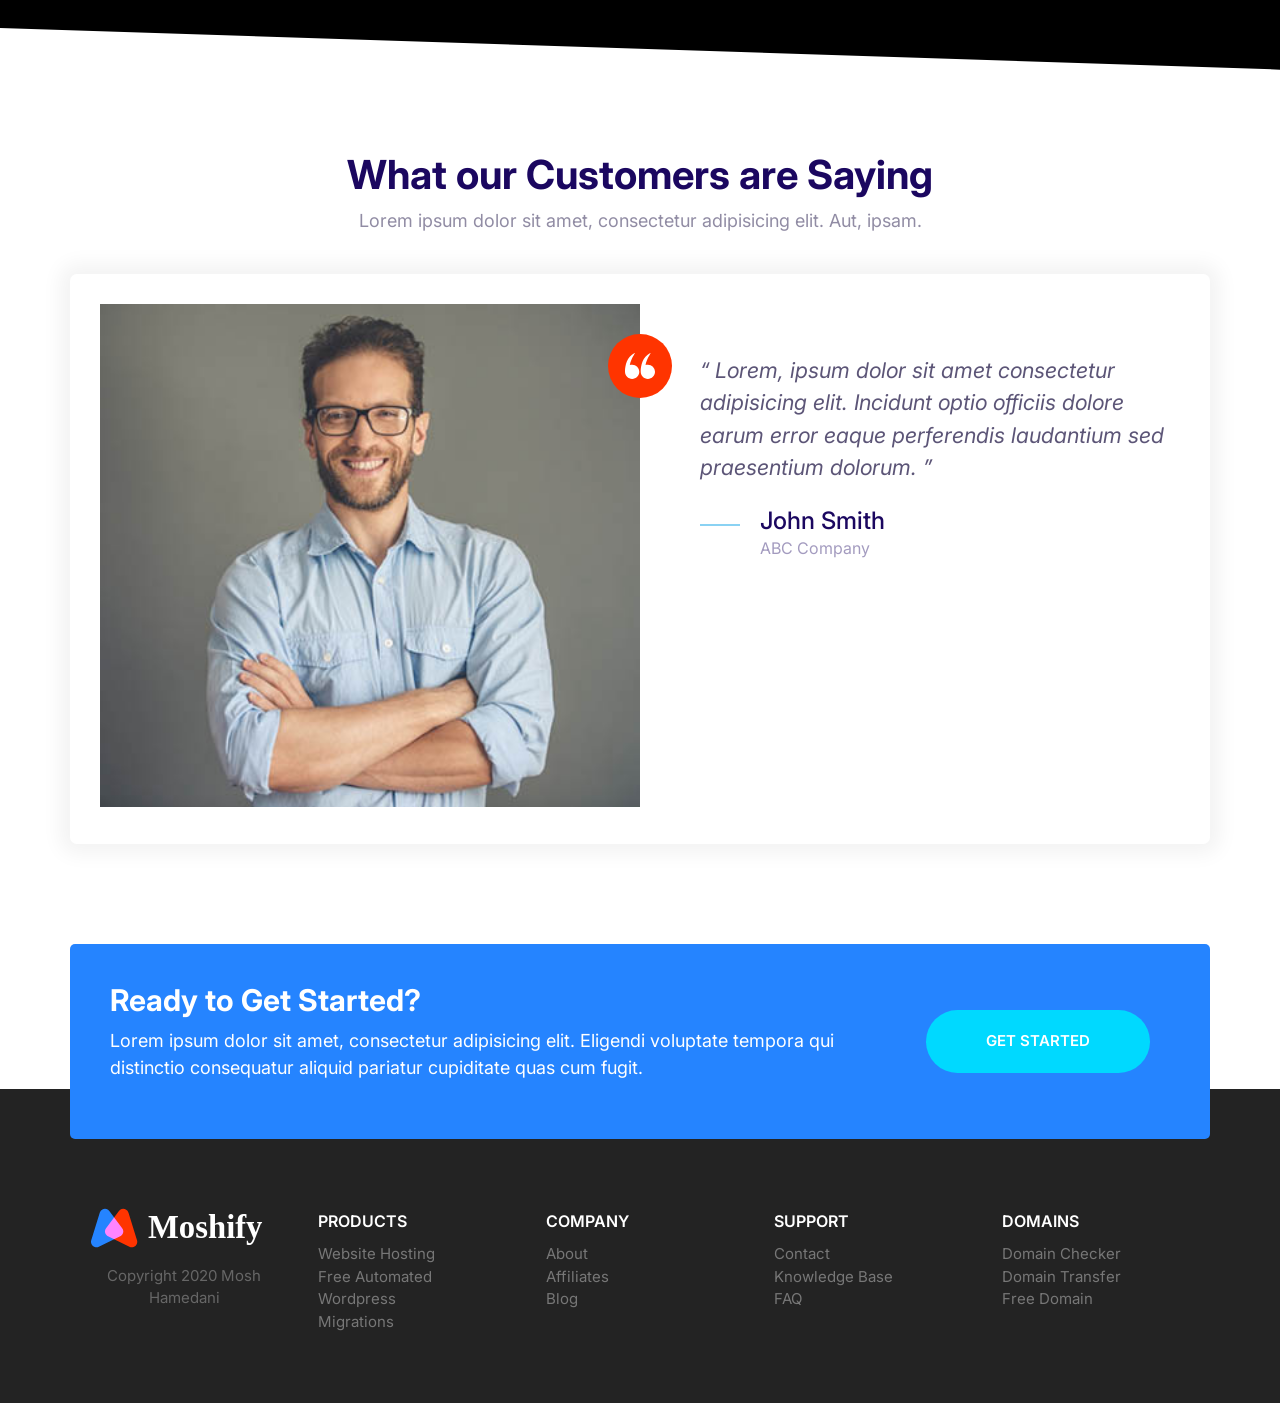
==== commit a38d9e79: "Troubleshooting Issues and animations" ====
--- a/index.html
+++ b/index.html
@@ -4,149 +4,463 @@
     <meta charset="UTF-8" />
     <meta name="viewport" content="width=device-width, initial-scale=1.0" />
     <title>Document</title>
-    <link rel="preconnect" href="https://fonts.googleapis.com" />
-    <link rel="preconnect" href="https://fonts.gstatic.com" crossorigin />
+    <link rel="preconnect" href="https://fonts.gstatic.com" />
     <link
-      href="https://fonts.googleapis.com/css2?family=Inter:wght@100..900&display=swap"
+      href="https://fonts.googleapis.com/css2?family=Inter:wght@400;600;700&display=swap"
       rel="stylesheet"
     />
     <link rel="stylesheet" href="css/normalize.css" />
-    <link rel="stylesheet" href="css/style.css" />
+    <link rel="stylesheet" href="css/styles.css" />
+    <link href="https://unpkg.com/aos@2.3.1/dist/aos.css" rel="stylesheet" />
   </head>
   <body>
+    <header>
+      <nav class="nav collapsible">
+        <a class="nav__brand" href="/"><img src="images/logo.svg" alt="" /></a>
+        <svg class="icon icon--white nav__toggler">
+          <use xlink:href="images/sprite.svg#menu"></use>
+        </svg>
+        <ul class="list nav__list collapsible__content">
+          <li class="nav__item"><a href="#">Hosting</a></li>
+          <li class="nav__item"><a href="#">VPS</a></li>
+          <li class="nav__item"><a href="#">Domain</a></li>
+          <li class="nav__item"><a href="#">Pricing</a></li>
+        </ul>
+      </nav>
+    </header>
+    <section class="block block--dark block--skewed-left hero">
+      <div class="container grid grid--1x2">
+        <header class="block__header hero__content" data-aos="fade-right">
+          <h1 class="block__heading">Cloud Hosting for Pros</h1>
+          <p class="hero__tagline">
+            Deploy your websites in less than 60 seconds.
+          </p>
+          <a href="" class="btn btn--accent btn--stretched">Get Started</a>
+        </header>
+        <picture data-aos="zoom-in-up">
+          <source
+            type="image/webp"
+            srcset="images/banner.webp 1x, images/banner@2x.webp 2x"
+          />
+          <source
+            type="image/png"
+            srcset="images/banner.png 1x, images/banner@2x.png 2x"
+          />
+          <img class="hero__image" src="images/banner.png" alt="" />
+        </picture>
+      </div>
+    </section>
+    <section class="block container block-domain" data-aos="fade-up">
+      <header class="block__header">
+        <h2>Starting at $9 per month</h2>
+        <p>
+          Lorem ipsum dolor sit amet consectetur adipisicing elit. Deleniti,
+          exercitationem?
+        </p>
+      </header>
+      <div class="input-group">
+        <input
+          type="text"
+          class="input"
+          placeholder="Enter domain name here..."
+        />
+        <button class="btn btn--accent">
+          <svg class="icon icon--white">
+            <use xlink:href="images/sprite.svg#search"></use></svg
+          >Search
+        </button>
+      </div>
+      <ul class="list block-domain__prices">
+        <li><span class="badge badge--secondary">.com $9</span></li>
+        <li>.sg $10</li>
+        <li>.space $11</li>
+        <li>.info $14</li>
+        <li>.net $10</li>
+        <li>.xyz $10</li>
+      </ul>
+    </section>
+    <section class="block container block-plans" data-aos="fade-up">
+      <div class="grid grid--1x3">
+        <div class="plan">
+          <div class="card card--secondary">
+            <header class="card__header">
+              <h3 class="plan__name">Entry</h3>
+              <span class="plan__price">$14</span>
+              <span class="plan__billing-cycle">/month</span>
+              <span class="badge badge--secondary badge--small">10% OFF</span>
+              <span class="plan__description">Easy start on the cloud</span>
+            </header>
+            <div class="card__body">
+              <ul class="list list--tick">
+                <li class="list__item">Unlimited Websites</li>
+                <li class="list__item">Unlimited Bandwidth</li>
+                <li class="list__item">100 GB SSD Sotrage</li>
+                <li class="list__item">3 GB RAM</li>
+              </ul>
+              <button class="btn btn--outline btn--block">Buy Now</button>
+            </div>
+          </div>
+        </div>
+        <div class="plan plan--popular">
+          <div class="card card--primary">
+            <header class="card__header">
+              <h3 class="plan__name">Entry</h3>
+              <span class="plan__price">$14</span>
+              <span class="plan__billing-cycle">/month</span>
+              <span class="badge badge--primary badge--small">10% OFF</span>
+              <span class="plan__description">Easy start on the cloud</span>
+            </header>
+            <div class="card__body">
+              <ul class="list list--tick">
+                <li class="list__item">Unlimited Websites</li>
+                <li class="list__item">Unlimited Bandwidth</li>
+                <li class="list__item">100 GB SSD Sotrage</li>
+                <li class="list__item">3 GB RAM</li>
+              </ul>
+              <button class="btn btn--outline btn--block">Buy Now</button>
+            </div>
+          </div>
+        </div>
+        <div class="plan">
+          <div class="card card--secondary">
+            <header class="card__header">
+              <h3 class="plan__name">Entry</h3>
+              <span class="plan__price">$14</span>
+              <span class="plan__billing-cycle">/month</span>
+              <span class="badge badge--secondary badge--small">10% OFF</span>
+              <span class="plan__description">Easy start on the cloud</span>
+            </header>
+            <div class="card__body">
+              <ul class="list list--tick">
+                <li class="list__item">Unlimited Websites</li>
+                <li class="list__item">Unlimited Bandwidth</li>
+                <li class="list__item">100 GB SSD Sotrage</li>
+                <li class="list__item">3 GB RAM</li>
+              </ul>
+              <button class="btn btn--outline btn--block">Buy Now</button>
+            </div>
+          </div>
+        </div>
+      </div>
+    </section>
     <section class="block container">
       <header class="block__header">
         <h2>Host on the Cloud to Keep Growing</h2>
         <p>
-          Lorem, ipsum dolor sit amet consectetur adipisicing elit. Aut,
-          voluptatibus?
+          Lorem ipsum dolor sit amet, consectetur adipisicing elit. Sed,
+          voluptatem.
         </p>
       </header>
-      <article class="grid grid--1x2 block-features">
-        <div class="feature__content">
-          <div class="media__image">
+      <article class="grid grid--1x2 feature">
+        <div class="feature__content" data-aos="fade-right">
+          <span class="icon-container">
             <svg class="icon icon--primary">
               <use xlink:href="images/sprite.svg#easy"></use>
             </svg>
-          </div>
-          <div class="media__body">
-            <h3 class="media__title">Easy Start & Managed Updates</h3>
+          </span>
+          <h3 class="feature__heading">Super Easy to Use</h3>
+          <p>
+            Lorem ipsum dolor sit amet consectetur adipisicing elit. Quam
+            obcaecati vel ad unde est illo at. Labore excepturi officia dolores!
+          </p>
+          <a href="#" class="link-arrow">Learn More</a>
+        </div>
+        <picture data-aos="zoom-in-left">
+          <source
+            type="image/webp"
+            srcset="images/easy.webp 1x, images/easy@2x.webp 2x"
+          />
+          <source
+            type="image/jpg"
+            srcset="images/easy.jpg 1x, images/easy@2x.jpg 2x"
+          />
+          <img class="feature__image" src="images/easy@2x.jpg" alt="" />
+        </picture>
+      </article>
+      <article class="grid grid--1x2 feature">
+        <div class="feature__content">
+          <span class="icon-container">
+            <svg class="icon icon--primary">
+              <use xlink:href="images/sprite.svg#computer"></use>
+            </svg>
+          </span>
+          <h3 class="feature__heading">Simply Fast Websites</h3>
+          <p>
+            Lorem ipsum dolor sit amet consectetur adipisicing elit. Quam
+            obcaecati vel ad unde est illo at. Labore excepturi officia dolores!
+          </p>
+          <a href="#" class="link-arrow">Learn More</a>
+        </div>
+        <picture>
+          <source
+            type="image/webp"
+            srcset="images/fast.webp 1x, images/fast@2x.webp 2x"
+          />
+          <source
+            type="image/jpg"
+            srcset="images/fast.jpg 1x, images/fast@2x.jpg 2x"
+          />
+          <img class="feature__image" src="images/fast@2x.jpg" alt="" />
+        </picture>
+      </article>
+      <article class="grid grid--1x2 feature">
+        <div class="feature__content">
+          <span class="icon-container">
+            <svg class="icon icon--primary">
+              <use xlink:href="images/sprite.svg#wordpress"></use>
+            </svg>
+          </span>
+          <h3 class="feature__heading">Wordpress Made Easy</h3>
+          <p>
+            Lorem ipsum dolor sit amet consectetur adipisicing elit. Quam
+            obcaecati vel ad unde est illo at. Labore excepturi officia dolores!
+          </p>
+          <a href="#" class="link-arrow">Learn More</a>
+        </div>
+        <picture>
+          <source
+            type="image/webp"
+            srcset="images/wordpress.webp 1x, images/wordpress@2x.webp 2x"
+          />
+          <source
+            type="image/jpg"
+            srcset="images/wordpress.jpg 1x, images/wordpress@2x.jpg 2x"
+          />
+          <img class="feature__image" src="images/wordpress@2x.jpg" alt="" />
+        </picture>
+      </article>
+      <article class="grid grid--1x2 feature">
+        <div class="feature__content">
+          <span class="icon-container">
+            <svg class="icon icon--primary">
+              <use xlink:href="images/sprite.svg#clock"></use>
+            </svg>
+          </span>
+          <h3 class="feature__heading">24/7 Expert Support</h3>
+          <p>
+            Lorem ipsum dolor sit amet consectetur adipisicing elit. Quam
+            obcaecati vel ad unde est illo at. Labore excepturi officia dolores!
+          </p>
+          <a href="#" class="link-arrow">Learn More</a>
+        </div>
+        <picture>
+          <source
+            type="image/webp"
+            srcset="images/support.webp 1x, images/support@2x.webp 2x"
+          />
+          <source
+            type="image/jpg"
+            srcset="images/support.jpg 1x, images/support@2x.jpg 2x"
+          />
+          <img class="feature__image" src="images/support@2x.jpg" alt="" />
+        </picture>
+      </article>
+    </section>
+    <section class="block block--dark block--skewed-right block-showcase">
+      <header class="block__header">
+        <h2>User-friendly Control Panel</h2>
+      </header>
+      <div class="container grid grid--1x2">
+        <picture class="block-showcase__image" data-aos="fade-right">
+          <source
+            type="image/webp"
+            srcset="images/ipad.webp 1x, images/ipad@2x.webp 2x"
+          />
+          <source
+            type="image/png"
+            srcset="images/ipad.png 1x, images/ipad@2x.png 2x"
+          />
+          <img src="images/ipad.png" alt="" />
+        </picture>
+        <ul class="list" data-aos="fade-up">
+          <li>
+            <div class="media">
+              <div class="media__image">
+                <svg class="icon icon--primary">
+                  <use xlink:href="images/sprite.svg#snap"></use>
+                </svg>
+              </div>
+              <div class="media__body">
+                <h3 class="media__title">Easy Start & Managed Updates</h3>
+                <p>
+                  Lorem ipsum dolor sit amet consectetur adipisicing elit.
+                  Veniam quisquam, ex nostrum vero voluptates dicta excepturi
+                  vel perspiciatis consequuntur ab.
+                </p>
+              </div>
+            </div>
+          </li>
+          <li>
+            <div class="media">
+              <div class="media__image">
+                <svg class="icon icon--primary">
+                  <use xlink:href="images/sprite.svg#growth"></use>
+                </svg>
+              </div>
+              <div class="media__body">
+                <h3 class="media__title">Staging, GIT & WP-CLI</h3>
+                <p>
+                  Lorem ipsum dolor sit amet consectetur adipisicing elit.
+                  Veniam quisquam, ex nostrum vero voluptates dicta excepturi
+                  vel perspiciatis consequuntur ab.
+                </p>
+              </div>
+            </div>
+          </li>
+          <li>
+            <div class="media">
+              <div class="media__image">
+                <svg class="icon icon--primary">
+                  <use xlink:href="images/sprite.svg#wordpress"></use>
+                </svg>
+              </div>
+              <div class="media__body">
+                <h3 class="media__title">Dynamic Caching & More</h3>
+                <p>
+                  Lorem ipsum dolor sit amet consectetur adipisicing elit.
+                  Veniam quisquam, ex nostrum vero voluptates dicta excepturi
+                  vel perspiciatis consequuntur ab.
+                </p>
+              </div>
+            </div>
+          </li>
+        </ul>
+      </div>
+    </section>
+    <section class="block" data-aos="zoom-in">
+      <header class="block__header">
+        <h2>What our Customers are Saying</h2>
+        <p>
+          Lorem ipsum dolor sit amet, consectetur adipisicing elit. Aut, ipsam.
+        </p>
+      </header>
+      <div class="container">
+        <div class="card testimonial">
+          <div class="grid grid--1x2">
+            <div class="testimonial__image">
+              <img
+                src="images/testimonial.jpg"
+                alt="A happy, smiling customer"
+              />
+              <span class="icon-container icon-container--accent">
+                <svg class="icon icon--white icon--small">
+                  <use xlink:href="images/sprite.svg#quotes"></use>
+                </svg>
+              </span>
+            </div>
+            <blockquote class="quote">
+              <p class="quote__text">
+                Lorem, ipsum dolor sit amet consectetur adipisicing elit.
+                Incidunt optio officiis dolore earum error eaque perferendis
+                laudantium sed praesentium dolorum.
+              </p>
+              <footer>
+                <div class="media">
+                  <div class="media__image">
+                    <svg class="icon icon--primary quote__line">
+                      <use xlink:href="images/sprite.svg#line"></use>
+                    </svg>
+                  </div>
+                  <div class="media__body">
+                    <h3 class="media__title quote__author">John Smith</h3>
+                    <p class="quote__organization">ABC Company</p>
+                  </div>
+                </div>
+              </footer>
+            </blockquote>
+          </div>
+        </div>
+      </div>
+    </section>
+    <div class="container">
+      <div class="callout callout--primary callout-signup">
+        <div class="grid grid--1x2">
+          <div class="callout__content">
+            <h2 class="callout__heading">Ready to Get Started?</h2>
             <p>
-              Lorem ipsum, dolor sit amet consectetur adipisicing elit. Nihil
-              nobis dolorum aspernatur expedita, perspiciatis placeat deleniti
-              nostrum dignissimos non id?
+              Lorem ipsum dolor sit amet, consectetur adipisicing elit. Eligendi
+              voluptate tempora qui distinctio consequatur aliquid pariatur
+              cupiditate quas cum fugit.
             </p>
           </div>
-          <a href="" class="arrow-link">Learn more</a>
-        </div>
-        <div>
-          <picture>
-            <source
-              type="image/webp"
-              srcset="images/easy.webp 1x, images/easy@2x.webp 2x"
-            />
-            <source
-              type="image/png"
-              srcset="images/easy.png 1x, images/easy@2x.png 2x"
-            />
-            <img class="hero__image" src="images/banner.png" alt=""
-          </picture>
-        </div>
-      </article>
-      <article class="grid grid--1x2 block-features">
-        <div class="feature__content">
-          <div class="media__image">
-            <svg class="icon icon--primary">
-              <use xlink:href="images/sprite.svg#easy"></use>
-            </svg>
-          </div>
-          <div class="media__body">
-            <h3 class="media__title">Easy Start & Managed Updates</h3>
-            <p>
-              Lorem ipsum, dolor sit amet consectetur adipisicing elit. Nihil
-              nobis dolorum aspernatur expedita, perspiciatis placeat deleniti
-              nostrum dignissimos non id?
-            </p>
-          </div>
-          <a href="" class="arrow-link">Learn more</a>
-        </div>
-        <div>
-          <picture>
-            <source
-              type="image/webp"
-              srcset="images/fast.webp 1x, images/fast@2x.webp 2x"
-            />
-            <source
-              type="image/png"
-              srcset="images/fast.png 1x, images/fast@2x.png 2x"
-            />
-            <img class="hero__image" src="images/fast.png" alt=""
-          </picture>
-        </div>
-      </article>
-      <article class="grid grid--1x2 block-features">
-        <div class="feature__content">
-          <div class="media__image">
-            <svg class="icon icon--primary">
-              <use xlink:href="images/sprite.svg#easy"></use>
-            </svg>
-          </div>
-          <div class="media__body">
-            <h3 class="media__title">Easy Start & Managed Updates</h3>
-            <p>
-              Lorem ipsum, dolor sit amet consectetur adipisicing elit. Nihil
-              nobis dolorum aspernatur expedita, perspiciatis placeat deleniti
-              nostrum dignissimos non id?
-            </p>
-          </div>
-          <a href="" class="arrow-link">Learn more</a>
-        </div>
-        <div>
-          <picture>
-            <source
-              type="image/webp"
-              srcset="images/fast.webp 1x, images/fast@2x.webp 2x"
-            />
-            <source
-              type="image/png"
-              srcset="images/fast.png 1x, images/fast@2x.png 2x"
-            />
-            <img class="hero__image" src="images/fast.png" alt=""
-          </picture>
-        </div>
-      </article>
-      <article class="grid grid--1x2 block-features">
-        <div class="feature__content">
-          <div class="media__image">
-            <svg class="icon icon--primary">
-              <use xlink:href="images/sprite.svg#easy"></use>
-            </svg>
-          </div>
-          <div class="media__body">
-            <h3 class="media__title">Easy Start & Managed Updates</h3>
-            <p>
-              Lorem ipsum, dolor sit amet consectetur adipisicing elit. Nihil
-              nobis dolorum aspernatur expedita, perspiciatis placeat deleniti
-              nostrum dignissimos non id?
-            </p>
-          </div>
-          <a href="" class="arrow-link">Learn more</a>
-        </div>
-        <div>
-          <picture>
-            <source
-              type="image/webp"
-              srcset="images/fast.webp 1x, images/fast@2x.webp 2x"
-            />
-            <source
-              type="image/png"
-              srcset="images/fast.png 1x, images/fast@2x.png 2x"
-            />
-            <img class="hero__image" src="images/fast.png" alt=""
-          </picture>
-        </div>
-      </article>
-    </section>
-    <script src="main.js"></script>
+          <a href="#" class="btn btn--secondary btn--stretched">Get Started</a>
+        </div>
+      </div>
+    </div>
+
+    <footer class="block block--dark footer">
+      <div class="container grid footer__sections">
+        <section class="collapsible collapsible--expanded footer__section">
+          <header class="collapsible__header">
+            <h2 class="collapsible__heading footer__heading">Products</h2>
+            <svg class="icon icon--white collapsible__chevron">
+              <use xlink:href="images/sprite.svg#chevron"></use>
+            </svg>
+          </header>
+          <div class="collapsible__content">
+            <ul class="list">
+              <li><a href="#">Website Hosting</a></li>
+              <li><a href="#">Free Automated Wordpress</a></li>
+              <li><a href="#">Migrations</a></li>
+            </ul>
+          </div>
+        </section>
+        <section class="collapsible footer__section">
+          <header class="collapsible__header">
+            <h2 class="collapsible__heading footer__heading">Company</h2>
+            <svg class="icon icon--white collapsible__chevron">
+              <use xlink:href="images/sprite.svg#chevron"></use>
+            </svg>
+          </header>
+          <div class="collapsible__content">
+            <ul class="list">
+              <li><a href="#">About</a></li>
+              <li><a href="#">Affiliates</a></li>
+              <li><a href="#">Blog</a></li>
+            </ul>
+          </div>
+        </section>
+        <section class="collapsible footer__section">
+          <header class="collapsible__header">
+            <h2 class="collapsible__heading footer__heading">Support</h2>
+            <svg class="icon icon--white collapsible__chevron">
+              <use xlink:href="images/sprite.svg#chevron"></use>
+            </svg>
+          </header>
+          <div class="collapsible__content">
+            <ul class="list">
+              <li><a href="#">Contact</a></li>
+              <li><a href="#">Knowledge Base</a></li>
+              <li><a href="#">FAQ</a></li>
+            </ul>
+          </div>
+        </section>
+        <section class="collapsible footer__section">
+          <header class="collapsible__header">
+            <h2 class="collapsible__heading footer__heading">Domains</h2>
+            <svg class="icon icon--white collapsible__chevron">
+              <use xlink:href="images/sprite.svg#chevron"></use>
+            </svg>
+          </header>
+          <div class="collapsible__content">
+            <ul class="list">
+              <li><a href="#">Domain Checker</a></li>
+              <li><a href="#">Domain Transfer</a></li>
+              <li><a href="#">Free Domain</a></li>
+            </ul>
+          </div>
+        </section>
+        <section class="footer__brand">
+          <img src="images/logo.svg" alt="" />
+          <p class="footer__copyright">Copyright 2020 Mosh Hamedani</p>
+        </section>
+      </div>
+    </footer>
+
+    <script src="js/main.js"></script>
+    <script src="https://unpkg.com/aos@2.3.1/dist/aos.js"></script>
+    <script>
+      AOS.init();
+    </script>
   </body>
 </html>
--- a/css/styles.css
+++ b/css/styles.css
@@ -0,0 +1,902 @@
+:root {
+  --color-primary: #2584ff;
+  --color-secondary: #00d9ff;
+  --color-accent: #ff3400;
+  --color-headings: #1b0760;
+  --color-body: #918ca4;
+  --color-body-darker: #5c5577;
+  --color-border: #ccc;
+  --border-radius: 30px;
+}
+
+*,
+*::after,
+*::before {
+  box-sizing: border-box;
+}
+
+/* Typography */
+::selection {
+  background: var(--color-primary);
+  color: #fff;
+}
+
+html {
+  font-size: 62.5%;
+}
+
+img {
+  width: 100%;
+}
+
+body {
+  font-family: Inter, Arial, Helvetica, sans-serif;
+  font-size: 2rem;
+  line-height: 1.5;
+  color: var(--color-body);
+}
+
+h1,
+h2,
+h3 {
+  color: var(--color-headings);
+  margin-bottom: 1rem;
+  line-height: 1.1;
+}
+
+h1 {
+  font-size: 6rem;
+}
+
+h2 {
+  font-size: 4rem;
+}
+
+h3 {
+  font-size: 2.8rem;
+  font-weight: 600;
+  line-height: 1.3;
+}
+
+p {
+  margin-top: 0;
+}
+
+@media screen and (min-width: 1024px) {
+  body {
+    font-size: 1.8rem;
+  }
+
+  h1 {
+    font-size: 8rem;
+  }
+
+  h2 {
+    font-size: 4rem;
+  }
+
+  h3 {
+    font-size: 2.4rem;
+  }
+}
+
+/* Links */
+a {
+  text-decoration: none;
+}
+
+.link-arrow {
+  color: var(--color-accent);
+  text-transform: uppercase;
+  font-size: 2rem;
+  font-weight: bold;
+}
+
+.link-arrow::after {
+  content: "-->";
+  margin-left: 5px;
+  transition: margin 0.15s;
+}
+
+.link-arrow:hover::after {
+  margin-left: 10px;
+}
+
+@media screen and (min-width: 1024px) {
+  .link-arrow {
+    font-size: 1.5rem;
+  }
+}
+
+/* Badges */
+.badge {
+  border-radius: 20px;
+  font-size: 2rem;
+  font-weight: 600;
+  padding: 0.5rem 2rem;
+  white-space: nowrap;
+}
+
+.badge--primary {
+  background: var(--color-primary);
+  color: #fff;
+}
+
+.badge--secondary {
+  background: var(--color-secondary);
+  color: #fff;
+}
+
+.badge--small {
+  font-size: 1.6rem;
+  padding: 0.5rem 1.5rem;
+}
+
+@media screen and (min-width: 1024px) {
+  .badge {
+    font-size: 1.5rem;
+  }
+
+  .badge--small {
+    font-size: 1.2rem;
+  }
+}
+
+/* Lists */
+.list {
+  list-style: none;
+  padding-left: 0;
+}
+
+.list--inline .list__item {
+  display: inline-block;
+  margin-right: 2rem;
+}
+
+.list--tick {
+  list-style-image: url(../images/tick.svg);
+  padding-left: 3rem;
+  color: var(--color-headings);
+}
+
+.list--tick .list__item {
+  padding-left: 0.5rem;
+  margin-bottom: 1rem;
+}
+
+@media screen and (min-width: 1024px) {
+  .list--tick .list__item {
+    padding-left: 0;
+  }
+}
+
+/* Icons */
+.icon {
+  width: 40px;
+  height: 40px;
+}
+
+.icon--small {
+  width: 30px;
+  height: 30px;
+}
+
+.icon--primary {
+  fill: var(--color-primary);
+}
+
+.icon--white {
+  fill: #fff;
+}
+
+.icon-container {
+  background: #f3f9fa;
+  width: 64px;
+  height: 64px;
+  border-radius: 100%;
+  display: inline-flex;
+  justify-content: center;
+  align-items: center;
+}
+
+.icon-container--accent {
+  background: var(--color-accent);
+}
+
+/* Buttons */
+.btn {
+  border-radius: 40px;
+  border: 0;
+  cursor: pointer;
+  font-size: 1.8rem;
+  font-weight: 600;
+  margin: 1rem 0;
+  outline: 0;
+  padding: 2rem 4vw;
+  text-align: center;
+  text-transform: uppercase;
+  white-space: nowrap;
+}
+
+.btn .icon {
+  width: 2rem;
+  height: 2rem;
+  margin-right: 1rem;
+  vertical-align: middle;
+}
+
+.btn--primary {
+  background: var(--color-primary);
+  color: #fff;
+}
+
+.btn--primary:hover {
+  background: #3a8ffd;
+}
+
+.btn--secondary {
+  background: var(--color-secondary);
+  color: #fff;
+}
+
+.btn--secondary:hover {
+  background: #05cdf0;
+}
+
+.btn--accent {
+  background: var(--color-accent);
+  color: #fff;
+}
+
+.btn--accent:hover {
+  background: #ec3000;
+}
+
+.btn--outline {
+  background: #fff;
+  color: var(--color-headings);
+  border: 2px solid var(--color-headings);
+}
+
+.btn--outline:hover {
+  background: var(--color-headings);
+  color: #fff;
+}
+
+.btn--stretched {
+  padding-left: 6rem;
+  padding-right: 6rem;
+}
+
+.btn--block {
+  width: 100%;
+  display: inline-block;
+}
+
+@media screen and (min-width: 1024px) {
+  .btn {
+    font-size: 1.5rem;
+  }
+}
+
+/* Inputs */
+.input {
+  border-radius: var(--border-radius);
+  border: 1px solid var(--color-border);
+  color: var(--color-headings);
+  font-size: 2rem;
+  outline: 0;
+  padding: 1.5rem 3.5rem;
+}
+
+::placeholder {
+  color: #cdcbd7;
+}
+
+.input-group {
+  border: 1px solid var(--color-border);
+  border-radius: var(--border-radius);
+  display: flex;
+}
+
+.input-group .input {
+  border: 0;
+  flex-grow: 1;
+  padding: 1.5rem 2rem;
+  width: 0;
+}
+
+.input-group .btn {
+  margin: 4px;
+}
+
+@media screen and (min-width: 1024px) {
+  .input {
+    font-size: 1.5rem;
+  }
+}
+
+/* Cards */
+.card {
+  border-radius: 7px;
+  box-shadow: 0 0 20px 10px #f3f3f3;
+  overflow: hidden;
+}
+
+.card__header,
+.card__body {
+  padding: 2rem 7%;
+}
+
+.card--primary .card__header {
+  background: var(--color-primary);
+  color: #fff;
+}
+
+.card--secondary .card__header {
+  background: var(--color-secondary);
+  color: #fff;
+}
+
+.card--primary .badge--primary {
+  background: #126de4;
+}
+
+.card--secondary .badge--secondary {
+  background: #02cdf1;
+}
+
+/* Plans */
+.plan {
+  transition: transform 0.2s ease-out;
+}
+
+.plan__name {
+  color: #fff;
+  margin: 0;
+  font-weight: 500;
+  font-size: 2.4rem;
+}
+
+.plan__price {
+  font-size: 5rem;
+}
+
+.plan__billing-cycle {
+  font-size: 2rem;
+  font-weight: 300;
+  opacity: 0.8;
+  margin-right: 1rem;
+}
+
+.plan__description {
+  font-size: 2rem;
+  font-weight: 300;
+  letter-spacing: 1px;
+  display: block;
+}
+
+.plan .list__item {
+  margin-bottom: 2rem;
+}
+
+.plan--popular .card__header {
+  position: relative;
+}
+
+.plan--popular .card__header::before {
+  content: url(../images/popular.svg);
+  width: 40px;
+  display: inline-block;
+  position: absolute;
+  top: -6px;
+  right: 5%;
+}
+
+.plan:hover {
+  transform: scale(1.05);
+}
+
+.plan--popular:hover {
+  transform: scale(1.15);
+}
+
+@media screen and (min-width: 1024px) {
+  .plan--popular {
+    transform: scale(1.1);
+  }
+
+  .plan__name {
+    font-size: 1.4rem;
+  }
+
+  .plan__price {
+    font-size: 5rem;
+  }
+
+  .plan__billing-cycle {
+    font-size: 1.6rem;
+  }
+
+  .plan__description {
+    font-size: 1.7rem;
+  }
+}
+
+/* Media */
+.media {
+  display: flex;
+  margin-bottom: 4rem;
+}
+
+.media__title {
+  margin-top: 0;
+}
+
+.media__body {
+  margin: 0 2rem;
+}
+
+.media__image {
+  margin-top: 1rem;
+}
+/* Quotes */
+.quote {
+  font-size: 3rem;
+  font-style: italic;
+  color: var(--color-body-darker);
+  line-height: 1.3;
+}
+
+.quote__text::before {
+  content: open-quote;
+}
+
+.quote__text::after {
+  content: close-quote;
+}
+
+.quote__author {
+  font-size: 2rem;
+  font-weight: 500;
+  font-style: normal;
+  margin-bottom: 0;
+}
+
+.quote__organization {
+  color: var(--color-headings);
+  opacity: 0.4;
+  font-size: 1.5rem;
+  font-style: normal;
+}
+
+.quote__line {
+  position: relative;
+  bottom: 10px;
+}
+
+@media screen and (min-width: 1024px) {
+  .quote {
+    font-size: 2rem;
+  }
+
+  .quote__author {
+    font-size: 2.4rem;
+  }
+
+  .quote__organization {
+    font-size: 1.6rem;
+  }
+}
+
+/* Grids */
+.grid {
+  display: grid;
+}
+
+@media screen and (min-width: 768px) {
+  .grid--1x2 {
+    grid-template-columns: repeat(2, 1fr);
+  }
+}
+
+@media screen and (min-width: 1024px) {
+  .grid--1x3 {
+    grid-template-columns: repeat(3, 1fr);
+  }
+}
+
+/* Testimonials */
+.testimonial {
+  padding: 3rem;
+}
+
+.testimonial .quote {
+  margin: 2rem 0;
+  font-size: 110%;
+}
+
+.testimonial__image {
+  position: relative;
+  margin: 0 3rem;
+}
+
+.testimonial__image > .icon-container {
+  position: absolute;
+  top: 3rem;
+  right: -32px;
+}
+
+@media screen and (min-width: 768px) {
+  .testimonial__image {
+    margin: 0;
+  }
+
+  .testimonial .quote {
+    margin: 5rem 0 0 6rem;
+    font-size: 120%;
+    line-height: 1.5;
+  }
+}
+
+/* Callouts */
+.callout {
+  padding: 4rem;
+  border-radius: 5px;
+}
+
+.callout--primary {
+  background: var(--color-primary);
+  color: #fff;
+}
+
+.callout__heading {
+  color: #fff;
+  margin-top: 0;
+  font-size: 3rem;
+}
+
+.callout .btn {
+  justify-self: center;
+  align-self: center;
+}
+
+.callout__content {
+  text-align: center;
+}
+
+@media screen and (min-width: 768px) {
+  .callout .grid--1x2 {
+    grid-template-columns: 1fr auto;
+  }
+
+  .callout__content {
+    text-align: left;
+  }
+
+  .callout .btn {
+    justify-self: start;
+    margin: 0 2rem;
+  }
+}
+
+/* Collapsibles */
+.collapsible__header {
+  display: flex;
+  justify-content: space-between;
+}
+
+.collapsible__heading {
+  margin-top: 0;
+  font-size: 3rem;
+}
+
+.collapsible__chevron {
+  transform: rotate(-90deg);
+  transition: transform 0.3s;
+}
+
+.collapsible__content {
+  max-height: 0;
+  overflow: hidden;
+  opacity: 0;
+  transition: all 0.3s;
+}
+
+.collapsible--expanded .collapsible__chevron {
+  transform: rotate(0);
+}
+
+.collapsible--expanded .collapsible__content {
+  max-height: 100vh;
+  opacity: 1;
+}
+
+/* Blocks */
+.block {
+  --padding-vertical: 5rem;
+  padding: var(--padding-vertical) 2rem;
+}
+
+.block__header {
+  text-align: center;
+  margin-bottom: 4rem;
+}
+
+.block__heading {
+  margin-top: 0;
+}
+
+.block--dark {
+  background: #000;
+  color: #7b858b;
+}
+
+.block--dark h1,
+.block--dark h2,
+.block--dark h3 {
+  color: #fff;
+}
+
+.block--skewed-right {
+  padding-bottom: calc(var(--padding-vertical) + 4rem);
+  clip-path: polygon(0% 0%, 100% 0%, 100% 100%, 0% 95%);
+}
+
+.block--skewed-left {
+  padding-bottom: calc(var(--padding-vertical) + 4rem);
+  clip-path: polygon(0% 0%, 100% 0%, 100% 95%, 0% 100%);
+}
+
+.container {
+  max-width: 1140px;
+  margin: 0 auto;
+}
+
+/* Navigation Bar */
+.nav {
+  background: #000;
+  display: flex;
+  justify-content: space-between;
+  flex-wrap: wrap;
+  padding: 1rem;
+  align-items: center;
+}
+
+.nav__list {
+  width: 100%;
+  margin: 0;
+}
+
+.nav__item {
+  padding: 0.5rem 2rem;
+  border-bottom: 1px solid #222;
+}
+
+.nav__item:last-of-type {
+  border-bottom: none;
+}
+
+.nav__item > a {
+  color: #d2d0db;
+  transition: color 0.3s;
+}
+
+.nav__item > a:hover {
+  color: #fff;
+}
+
+.nav__toggler {
+  opacity: 0.5;
+  transition: box-shadow 0.15s;
+  cursor: pointer;
+}
+
+.nav.collapsible--expanded .nav__toggler {
+  opacity: 1;
+  box-shadow: 0 0 0 3px #666;
+  border-radius: 5px;
+}
+
+.nav__brand {
+  transform: translateY(5px);
+  width: 150px;
+}
+
+@media screen and (min-width: 768px) {
+  .nav__toggler {
+    display: none;
+  }
+
+  .nav__list {
+    width: auto;
+    display: flex;
+    font-size: 1.6rem;
+    max-height: 100%;
+    opacity: 1;
+  }
+
+  .nav__item {
+    border: 0;
+  }
+}
+
+/* Hero */
+
+.hero__tagline {
+  font-size: 2rem;
+  color: #b9c3cf;
+  letter-spacing: 1px;
+  margin: 2rem 0 5rem;
+}
+
+@media screen and (min-width: 768px) {
+  .hero__content {
+    text-align: left;
+    align-self: center;
+  }
+}
+
+@media screen and (min-width: 1024px) {
+  .hero {
+    padding-top: 0;
+  }
+}
+
+/* Domain Block */
+.block-domain .input-group {
+  box-shadow: 0 0 30px 20px #e6ebee;
+  border: 0;
+  margin: 4rem auto;
+  max-width: 670px;
+}
+
+.block-domain__prices {
+  color: var(--color-headings);
+  display: grid;
+  grid-template-columns: repeat(2, 1fr);
+  grid-template-rows: repeat(2, 6rem);
+  font-size: 2rem;
+  font-weight: 600;
+  justify-items: center;
+  max-width: 700px;
+  margin: 0 auto;
+}
+
+@media screen and (min-width: 768px) {
+  .block-domain__prices {
+    grid-template-columns: repeat(auto-fit, minmax(10rem, 1fr));
+  }
+}
+
+/* Plans Block */
+.block-plans .grid {
+  gap: 8rem 4rem;
+}
+
+.block-plans .card {
+  max-width: 500px;
+  margin: 0 auto;
+}
+
+/* Features */
+.feature {
+  gap: 4rem 2rem;
+  margin: 12rem 0;
+}
+
+.feature:first-of-type {
+  margin-top: 6rem;
+}
+
+.feature__heading {
+  margin: 1rem 0;
+}
+
+@media screen and (min-width: 768px) {
+  .feature:nth-of-type(even) .feature__content {
+    order: 2;
+  }
+}
+
+/* Showcase Block */
+@media screen and (min-width: 768px) {
+  .block-showcase .grid {
+    grid-template-columns: 50% 50%;
+  }
+
+  .block-showcase__image {
+    justify-self: end;
+  }
+
+  .block-showcase__image > img {
+    width: auto;
+    max-width: 700px;
+  }
+}
+
+/* Footer */
+.footer {
+  background: #232323;
+  padding-top: 10rem;
+}
+
+.footer a {
+  color: #777;
+  transition: color 0.3s;
+}
+
+.footer a:hover {
+  color: #fff;
+}
+
+.footer__section {
+  padding: 2rem;
+  border-bottom: 1px solid #393939;
+}
+
+.footer__section .list {
+  margin: 0;
+}
+
+.footer__heading {
+  text-transform: uppercase;
+  font-weight: 600;
+  font-size: 2.5rem;
+  line-height: 1.5;
+}
+
+.footer__brand {
+  margin-top: 5rem;
+  text-align: center;
+}
+
+.footer__brand img {
+  max-width: 230px;
+}
+
+.footer__copyright {
+  font-size: 2.1rem;
+  color: #fff;
+  opacity: 0.3;
+}
+
+@media screen and (min-width: 768px) {
+  .footer {
+    font-size: 1.5rem;
+  }
+  .footer__sections {
+    grid-template-columns: repeat(auto-fit, minmax(10rem, 1fr));
+  }
+
+  .footer .collapsible__chevron {
+    display: none;
+  }
+
+  .footer .collapsible__content {
+    opacity: 1;
+    max-height: 100%;
+  }
+
+  .footer__brand {
+    order: -1;
+    margin-top: 1rem;
+  }
+
+  .footer__copyright {
+    font-size: 1.5rem;
+  }
+
+  .footer__section {
+    border: 0;
+  }
+
+  .footer__heading {
+    font-size: 1.6rem;
+  }
+}
+
+/* Sign-up Callout */
+.callout-signup {
+  transform: translateY(5rem);
+}
